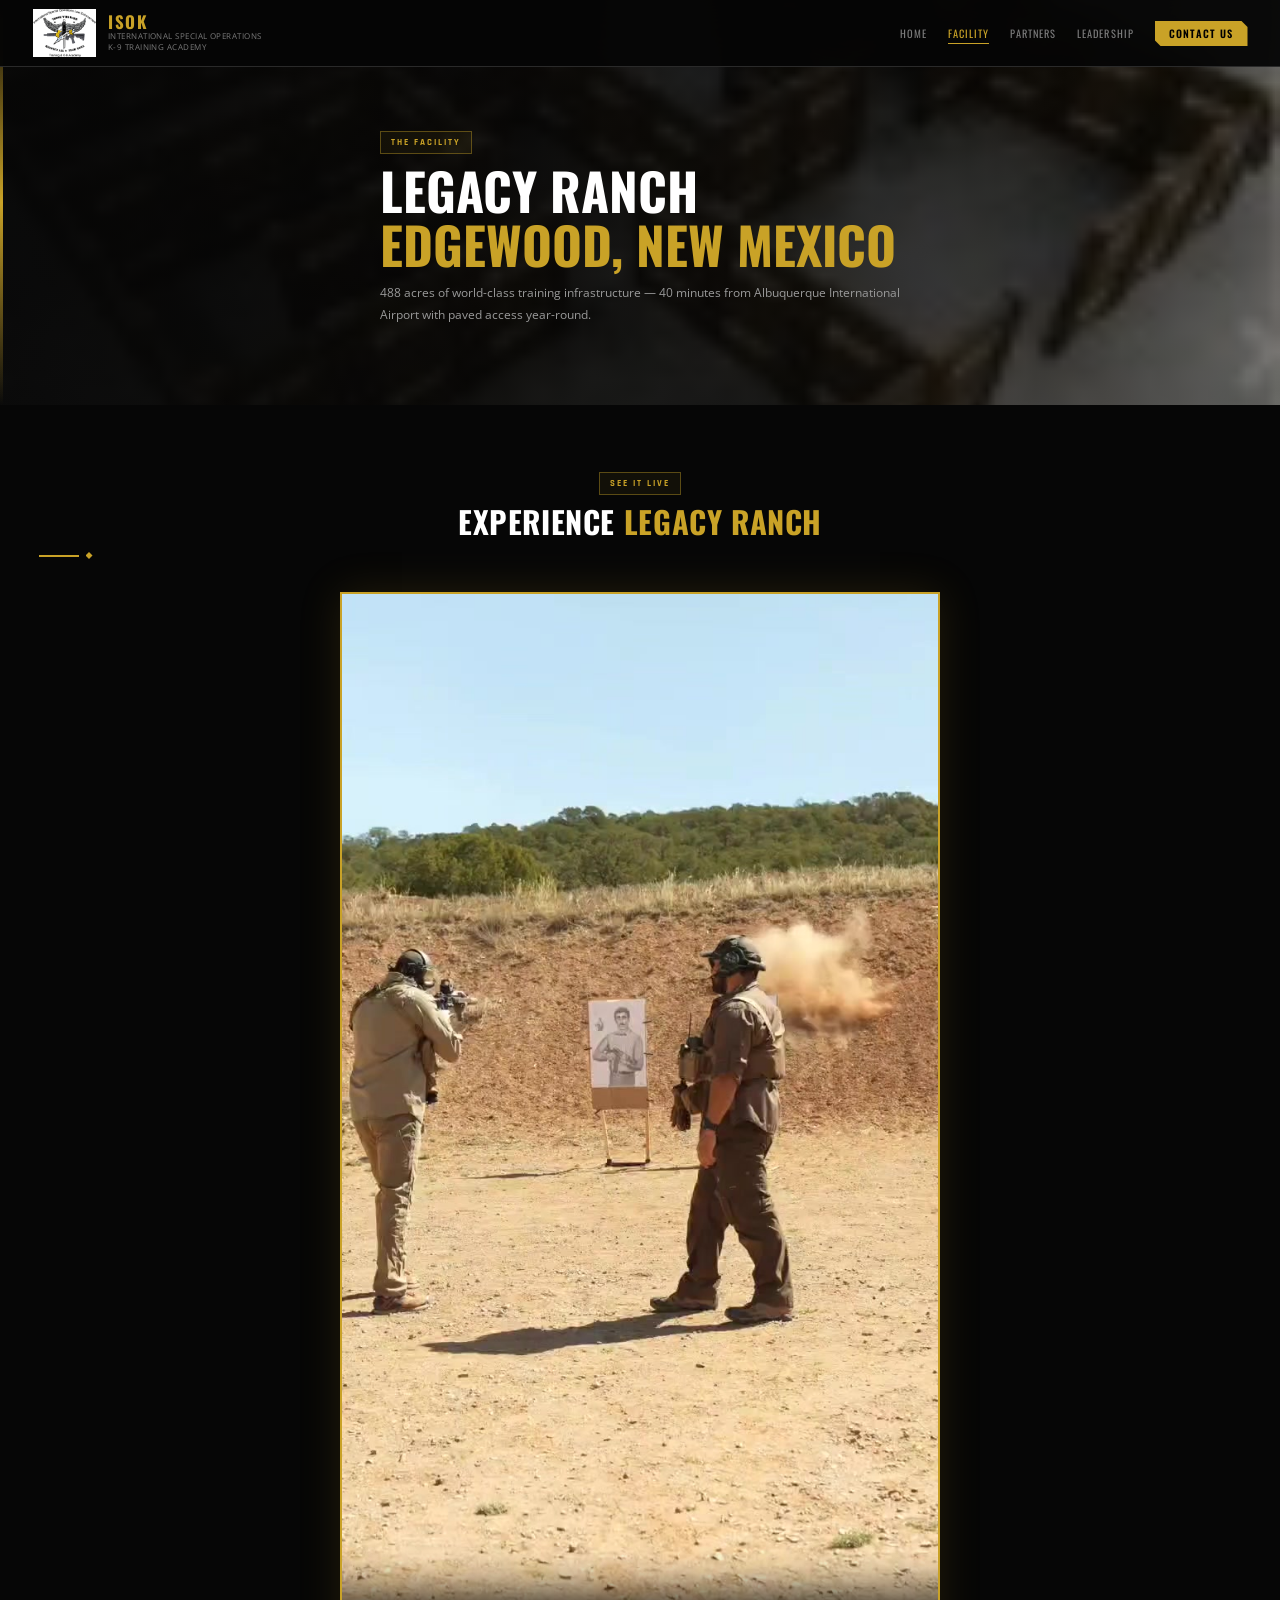
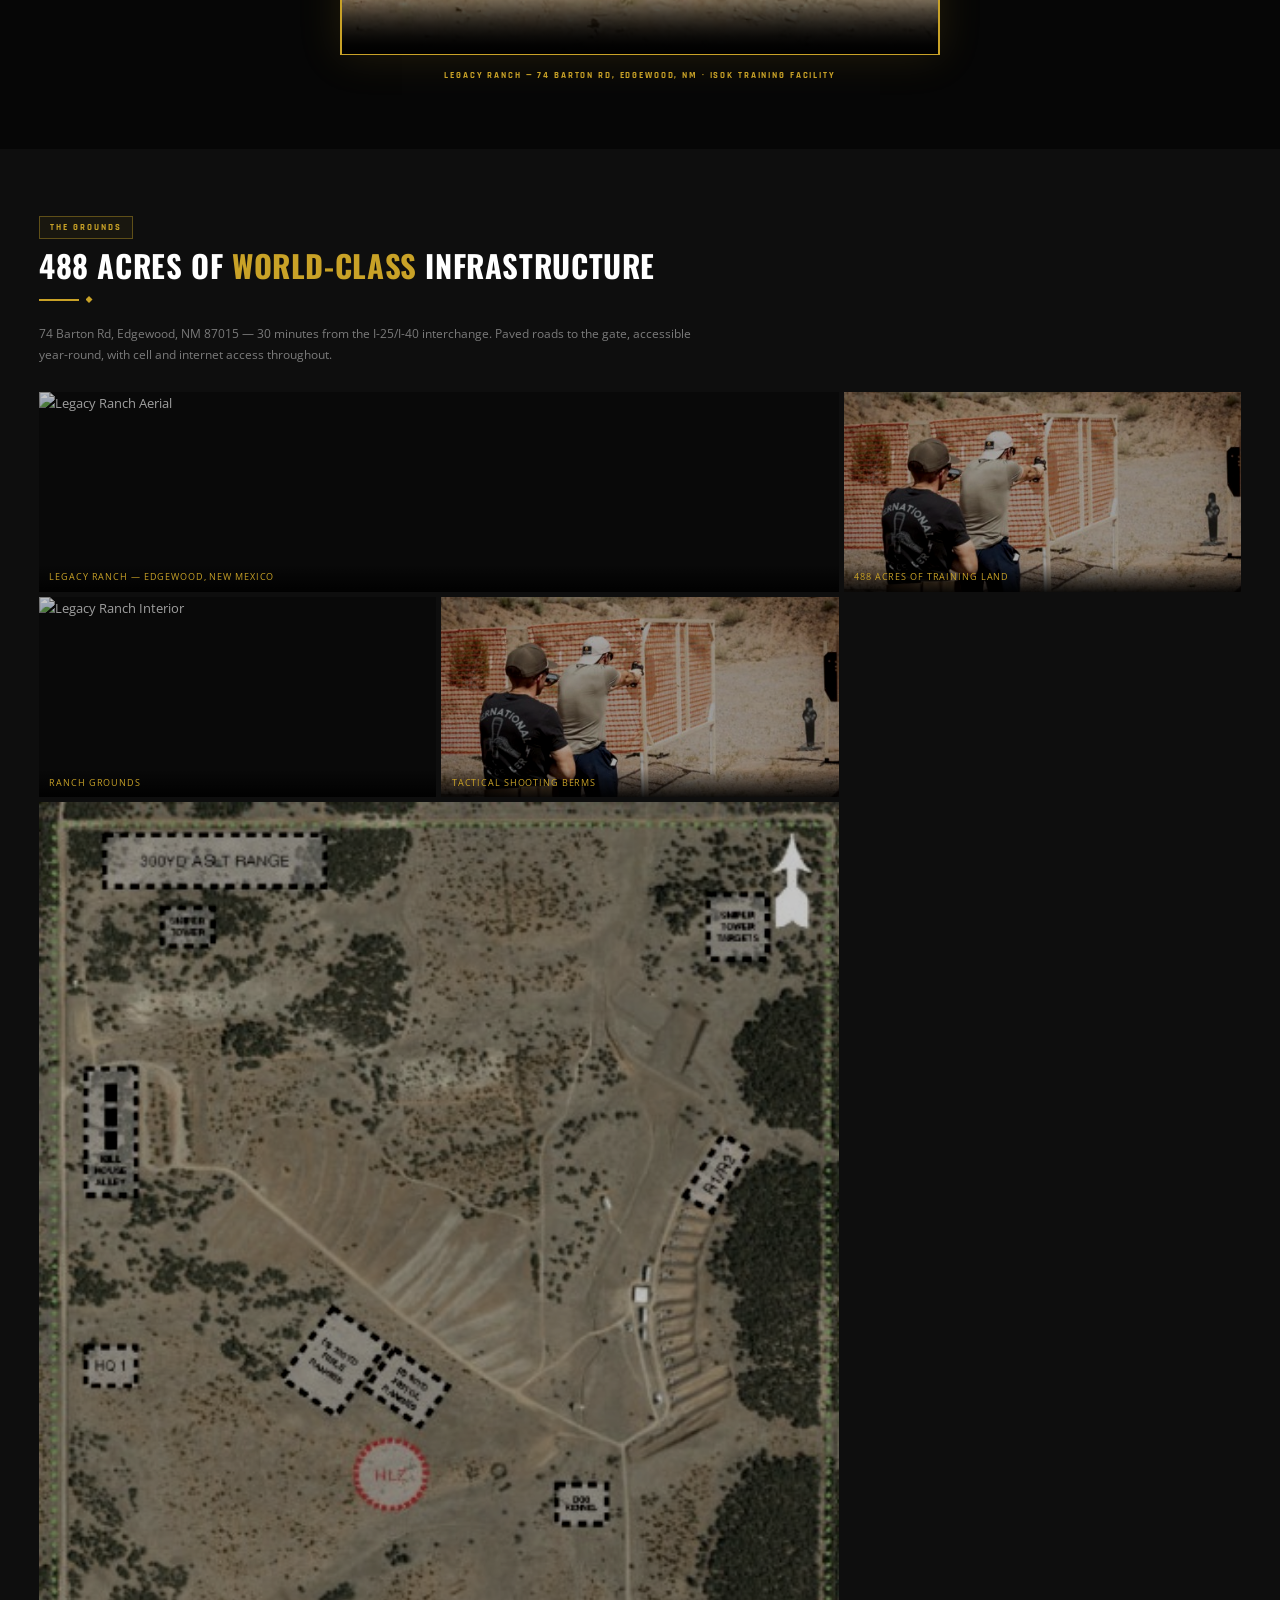
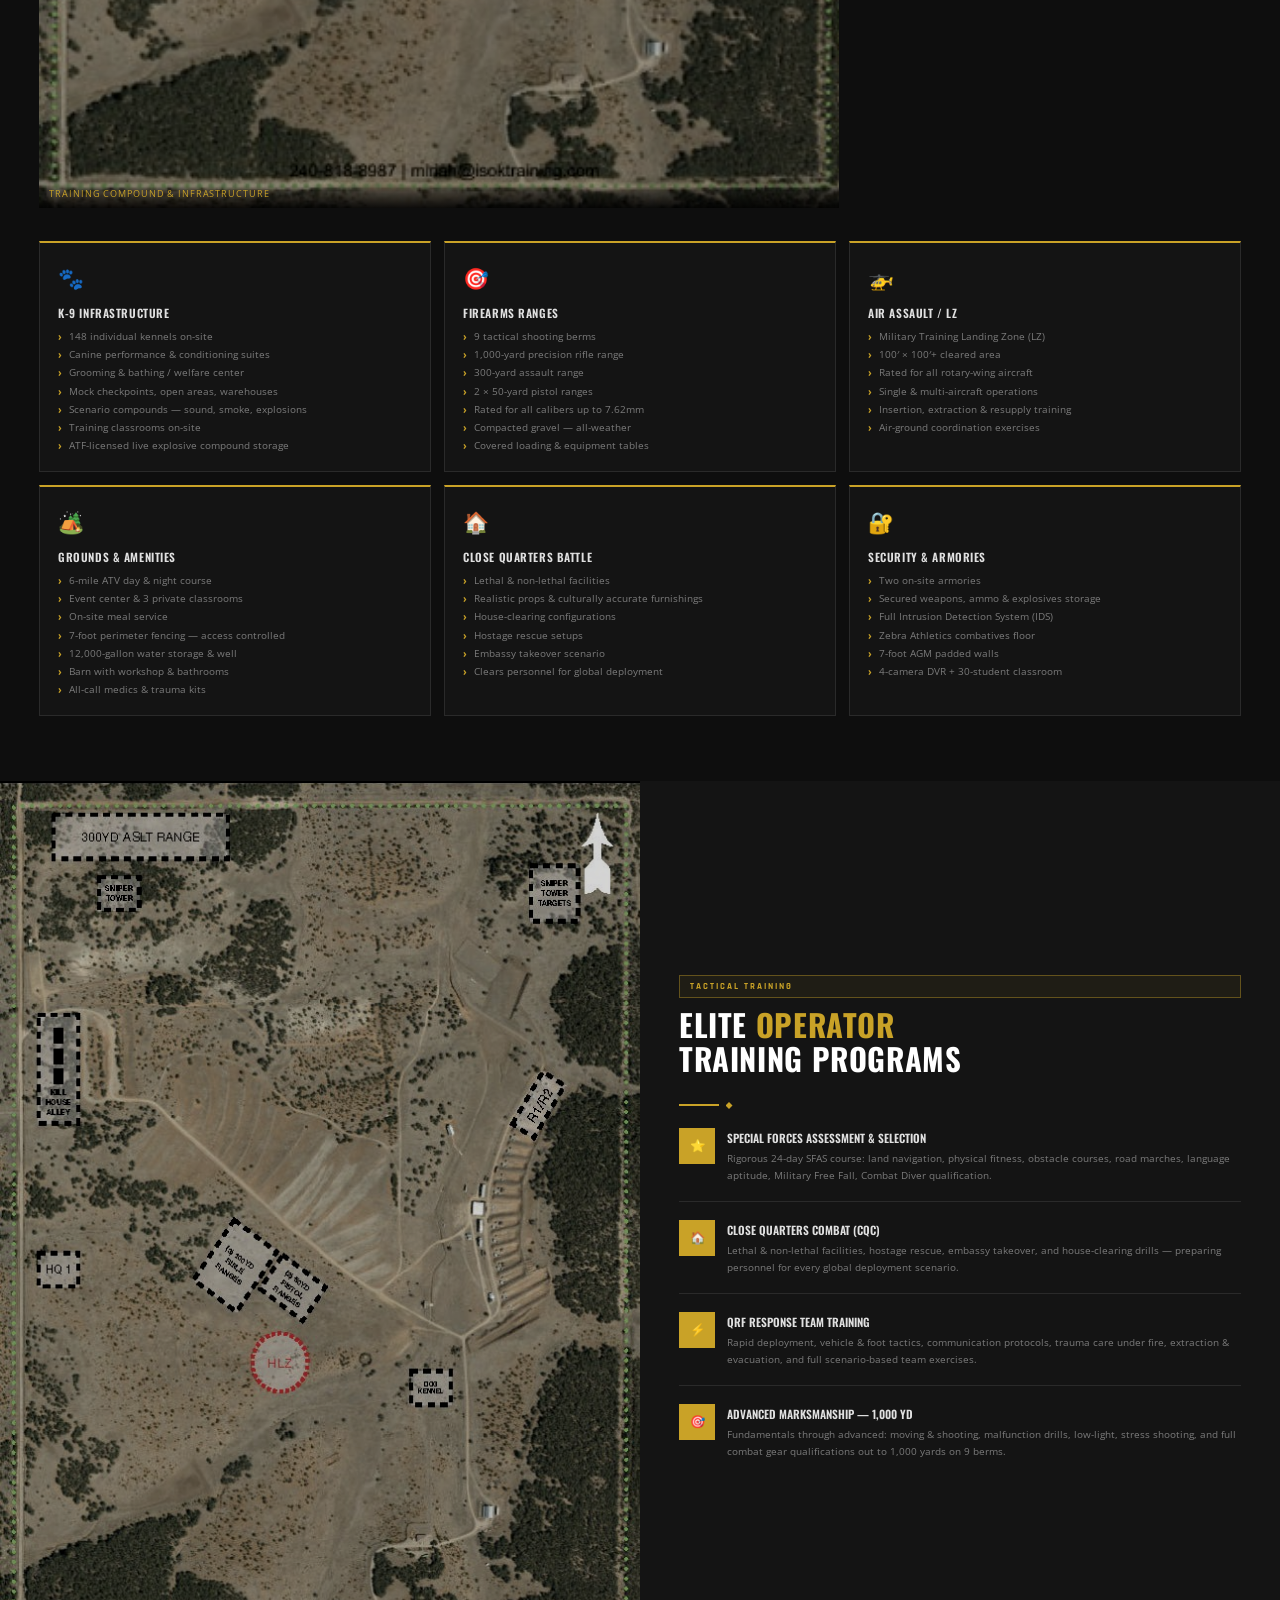
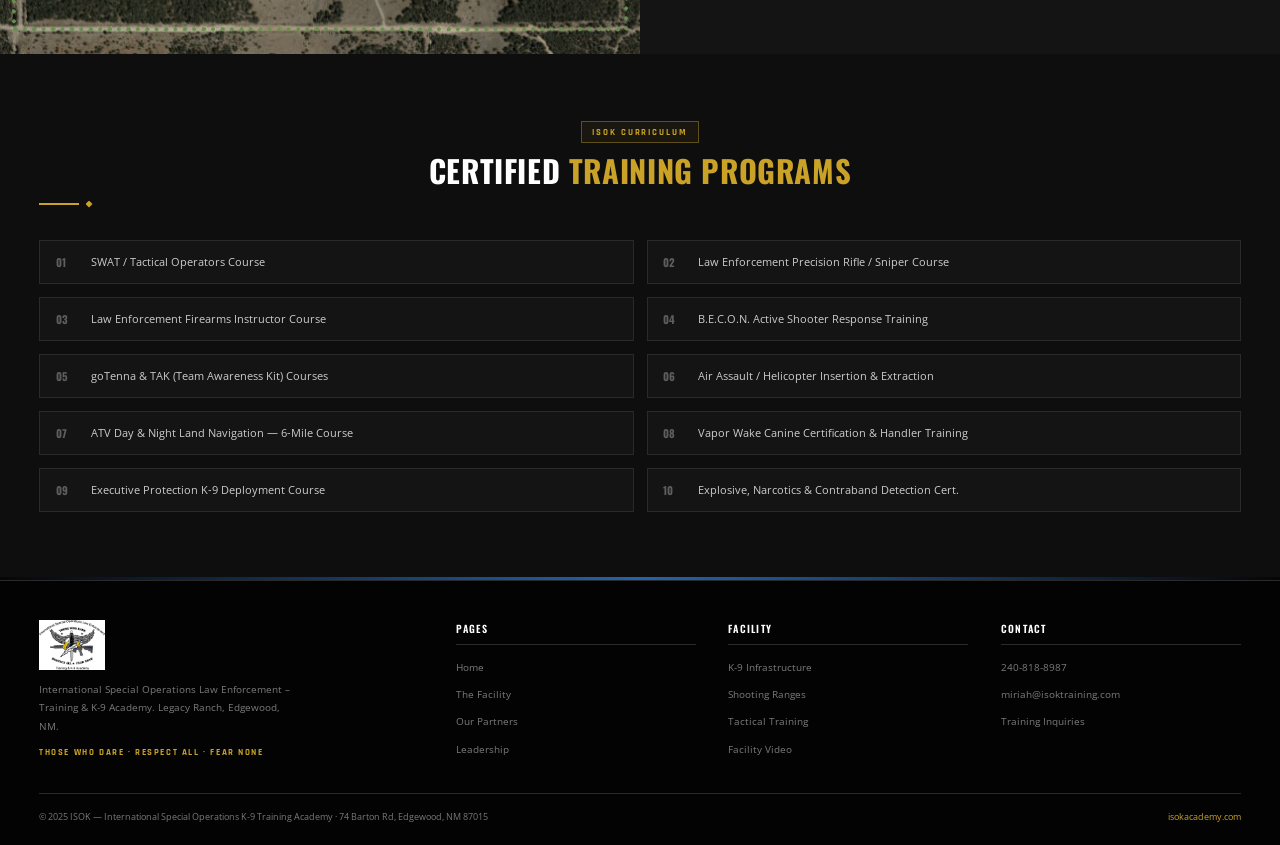
==== facility.html @ 60a54dce "Fix photo mapping - each photo used once" ====
<!DOCTYPE html>
<html lang="en">
<head>
  <meta charset="UTF-8"/>
  <meta name="viewport" content="width=device-width, initial-scale=1.0"/>
  <title>The Facility — ISOK Training Academy</title>
  <link rel="stylesheet" href="styles.css"/>
  <style>
    .page-hero { background:url('images/Facility.jpg') center 40%/cover no-repeat; }
    .page-hero::before { content:''; position:absolute; inset:0; background:linear-gradient(to right,rgba(6,6,6,.97) 0%,rgba(6,6,6,.8) 55%,rgba(6,6,6,.5) 100%); }
    .video-wrap { max-width:600px; margin:0 auto; }
    .video-wrap video { width:100%; border:2px solid var(--gold); display:block; box-shadow:0 0 40px rgba(201,162,39,.15); }
    .video-label { text-align:center; margin-top:1rem; font-family:'Rajdhani',sans-serif; font-weight:700; font-size:.72rem; letter-spacing:.2em; text-transform:uppercase; color:var(--gold); }
    .fac-photos { display:grid; grid-template-columns:repeat(3,1fr); grid-template-rows:200px 200px; gap:.4rem; margin-bottom:2.5rem; }
    .fp { overflow:hidden; position:relative; }
    .fp img { width:100%; height:100%; object-fit:cover; transition:transform .5s,filter .5s; filter:brightness(.75) saturate(.65) contrast(1.1); }
    .fp:hover img { transform:scale(1.05); filter:brightness(.9) saturate(.8); }
    .fp.large { grid-column:span 2; }
    .fp-lbl { position:absolute; bottom:0; left:0; right:0; padding:.5rem .8rem; background:linear-gradient(to top,rgba(0,0,0,.88),transparent); font-size:.68rem; letter-spacing:.1em; text-transform:uppercase; color:var(--gold); }
    .feat-grid { display:grid; grid-template-columns:repeat(3,1fr); gap:1rem; }
    .feat-card { background:var(--dark3); border:1px solid var(--border); border-top:2px solid var(--gold); padding:1.4rem; transition:border-color .3s; position:relative; }
    .feat-card:hover { border-color:var(--gold); }
    .feat-card .ficon { font-size:1.6rem; margin-bottom:.55rem; }
    .feat-card h3 { font-family:'Oswald',sans-serif; font-weight:600; font-size:.88rem; text-transform:uppercase; color:#e0e0e0; margin-bottom:.5rem; letter-spacing:.05em; }
    .feat-card ul { list-style:none; display:flex; flex-direction:column; gap:.25rem; }
    .feat-card ul li { font-size:.76rem; color:var(--muted); padding-left:.85rem; position:relative; line-height:1.5; }
    .feat-card ul li::before { content:'›'; position:absolute; left:0; color:var(--gold); font-weight:700; }
    .prog-grid { display:grid; grid-template-columns:repeat(2,1fr); gap:1rem; }
    .prog-item { display:flex; align-items:center; gap:.9rem; background:var(--dark3); border:1px solid var(--border); padding:.9rem 1.2rem; transition:border-color .25s; }
    .prog-item:hover { border-color:var(--gold); }
    .prog-num { font-family:'Oswald',sans-serif; font-weight:700; font-size:1.3rem; color:var(--gold); opacity:.4; min-width:1.8rem; }
    .prog-item span { font-size:.84rem; color:#ccc; }
    .tac-split { display:grid; grid-template-columns:1fr 1fr; }
    .tac-img { width:100%; height:100%; min-height:460px; object-fit:cover; filter:brightness(.8) saturate(.65) contrast(1.1); }
    .tac-content { background:var(--dark3); padding:3rem; display:flex; flex-direction:column; justify-content:center; }
    .tac-mod { display:flex; gap:.9rem; margin-bottom:1.4rem; padding-bottom:1.4rem; border-bottom:1px solid var(--border); }
    .tac-mod:last-child { border-bottom:none; margin-bottom:0; padding-bottom:0; }
    .tac-icon { flex:0 0 36px; height:36px; background:var(--gold); display:flex; align-items:center; justify-content:center; font-size:.95rem; color:#000; flex-shrink:0; }
    .tac-mod h4 { font-family:'Oswald',sans-serif; font-weight:600; font-size:.88rem; text-transform:uppercase; color:#e0e0e0; margin-bottom:.2rem; }
    .tac-mod p { font-size:.76rem; color:var(--muted); line-height:1.65; }
    @media(max-width:1024px) { .feat-grid { grid-template-columns:1fr 1fr; } .tac-split { grid-template-columns:1fr; } .tac-img { min-height:280px; } }
    @media(max-width:768px) { .feat-grid,.prog-grid { grid-template-columns:1fr; } .fac-photos { grid-template-columns:1fr 1fr; } .fp.large { grid-column:span 2; } }
  </style>
</head>
<body>
<nav class="navbar">
  <div class="navbar-logo"><img src="images/isok-logo.png" alt="ISOK" onerror="this.style.display='none'"/><div class="logo-text"><span class="logo-abbr">ISOK</span><span class="logo-full">International Special Operations<br/>K-9 Training Academy</span></div></div>
  <ul class="nav-links"><li><a href="index.html">Home</a></li><li><a href="facility.html">Facility</a></li><li><a href="partners.html">Partners</a></li><li><a href="leadership.html">Leadership</a></li><li><a href="index.html#contact" class="nav-cta">Contact Us</a></li></ul>
</nav>

<!-- PAGE HERO -->
<section class="page-hero section" style="padding-top:110px;padding-bottom:60px;position:relative;overflow:hidden;min-height:45vh;display:flex;align-items:center">
  <div style="position:absolute;inset:0;background:url('images/Facility.jpg') center 40%/cover no-repeat"></div>
  <div style="position:absolute;inset:0;background:linear-gradient(to right,rgba(6,6,6,.97) 0%,rgba(6,6,6,.82) 55%,rgba(6,6,6,.5) 100%)"></div>
  <div style="position:absolute;left:0;top:0;bottom:0;width:3px;background:linear-gradient(to bottom,transparent,var(--gold),transparent)"></div>
  <div class="container" style="position:relative;z-index:2">
    <div class="tag">The Facility</div>
    <h1 style="font-family:'Oswald',sans-serif;font-weight:700;font-size:clamp(2.2rem,4vw,4rem);text-transform:uppercase;color:#fff;line-height:1.05">Legacy Ranch<br/><span style="color:var(--gold)">Edgewood, New Mexico</span></h1>
    <p style="font-size:.92rem;color:#999;max-width:520px;margin-top:.8rem;line-height:1.85">488 acres of world-class training infrastructure — 40 minutes from Albuquerque International Airport with paved access year-round.</p>
  </div>
</section>

<!-- VIDEO -->
<section class="section" style="background:var(--dark)" id="video">
  <div class="container">
    <div class="reveal" style="text-align:center;margin-bottom:2.5rem">
      <div class="tag">See It Live</div>
      <h2 class="section-title">Experience <span>Legacy Ranch</span></h2>
      <span class="gold-line" style="margin:1rem auto 0"></span>
    </div>
    <div class="video-wrap reveal">
      <video controls playsinline poster="video_poster.jpg">
        <source src="facility_video.mp4" type="video/mp4">
        Your browser does not support video.
      </video>
      <div class="video-label">Legacy Ranch — 74 Barton Rd, Edgewood, NM · ISOK Training Facility</div>
    </div>
  </div>
</section>

<!-- PHOTO GRID -->
<section class="section" style="background:var(--dark2)" id="photos">
  <div class="container">
    <div class="reveal" style="margin-bottom:2rem">
      <div class="tag">The Grounds</div>
      <h2 class="section-title">488 Acres of <span>World-Class</span> Infrastructure</h2>
      <span class="gold-line"></span>
      <p class="section-sub">74 Barton Rd, Edgewood, NM 87015 — 30 minutes from the I-25/I-40 interchange. Paved roads to the gate, accessible year-round, with cell and internet access throughout.</p>
    </div>
    <div class="fac-photos reveal">
      <div class="fp large"><img src="images/facility-aerial.jpg" alt="Legacy Ranch Aerial" onerror="this.style.background='#1a1a1a'"/><div class="fp-lbl">Legacy Ranch — Edgewood, New Mexico</div></div>
      <div class="fp"><img src="images/Shooting.jpg" alt="Shooting Range" onerror="this.style.background='#1a1a1a'"/><div class="fp-lbl">488 Acres of Training Land</div></div>
      <div class="fp"><img src="images/facility-interior.jpg" alt="Legacy Ranch Interior" onerror="this.style.background='#1a1a1a'"/><div class="fp-lbl">Ranch Grounds</div></div>
      <div class="fp"><img src="images/Shooting.jpg" alt="Shooting Range" onerror="this.style.background='#1a1a1a'"/><div class="fp-lbl">Tactical Shooting Berms</div></div>
      <div class="fp large"><img src="images/Site-Map.jpg" alt="Training Site Map" onerror="this.style.background='#1a1a1a'"/><div class="fp-lbl">Training Compound & Infrastructure</div></div>
    </div>

    <!-- FEATURE CARDS -->
    <div class="feat-grid reveal" id="k9">
      <div class="feat-card"><div class="ficon">🐾</div><h3>K-9 Infrastructure</h3><ul><li>148 individual kennels on-site</li><li>Canine performance & conditioning suites</li><li>Grooming & bathing / welfare center</li><li>Mock checkpoints, open areas, warehouses</li><li>Scenario compounds — sound, smoke, explosions</li><li>Training classrooms on-site</li><li>ATF-licensed live explosive compound storage</li></ul></div>
      <div class="feat-card" id="ranges"><div class="ficon">🎯</div><h3>Firearms Ranges</h3><ul><li>9 tactical shooting berms</li><li>1,000-yard precision rifle range</li><li>300-yard assault range</li><li>2 × 50-yard pistol ranges</li><li>Rated for all calibers up to 7.62mm</li><li>Compacted gravel — all-weather</li><li>Covered loading & equipment tables</li></ul></div>
      <div class="feat-card"><div class="ficon">🚁</div><h3>Air Assault / LZ</h3><ul><li>Military Training Landing Zone (LZ)</li><li>100′ × 100′+ cleared area</li><li>Rated for all rotary-wing aircraft</li><li>Single & multi-aircraft operations</li><li>Insertion, extraction & resupply training</li><li>Air-ground coordination exercises</li></ul></div>
      <div class="feat-card"><div class="ficon">🏕️</div><h3>Grounds & Amenities</h3><ul><li>6-mile ATV day & night course</li><li>Event center & 3 private classrooms</li><li>On-site meal service</li><li>7-foot perimeter fencing — access controlled</li><li>12,000-gallon water storage & well</li><li>Barn with workshop & bathrooms</li><li>All-call medics & trauma kits</li></ul></div>
      <div class="feat-card"><div class="ficon">🏠</div><h3>Close Quarters Battle</h3><ul><li>Lethal & non-lethal facilities</li><li>Realistic props & culturally accurate furnishings</li><li>House-clearing configurations</li><li>Hostage rescue setups</li><li>Embassy takeover scenario</li><li>Clears personnel for global deployment</li></ul></div>
      <div class="feat-card"><div class="ficon">🔐</div><h3>Security & Armories</h3><ul><li>Two on-site armories</li><li>Secured weapons, ammo & explosives storage</li><li>Full Intrusion Detection System (IDS)</li><li>Zebra Athletics combatives floor</li><li>7-foot AGM padded walls</li><li>4-camera DVR + 30-student classroom</li></ul></div>
    </div>
  </div>
</section>

<!-- TACTICAL SPLIT -->
<section style="background:var(--dark)" id="tactical">
  <div class="tac-split">
    <img src="images/facility-map.jpg" alt="Tactical CQB Training" class="tac-img" onerror="this.style.background='#111'"/>
    <div class="tac-content reveal-right">
      <div class="tag">Tactical Training</div>
      <h2 class="section-title" style="margin-bottom:1rem">Elite <span>Operator</span><br/>Training Programs</h2>
      <span class="gold-line"></span>
      <div class="tac-mod"><div class="tac-icon">⭐</div><div><h4>Special Forces Assessment & Selection</h4><p>Rigorous 24-day SFAS course: land navigation, physical fitness, obstacle courses, road marches, language aptitude, Military Free Fall, Combat Diver qualification.</p></div></div>
      <div class="tac-mod"><div class="tac-icon">🏠</div><div><h4>Close Quarters Combat (CQC)</h4><p>Lethal & non-lethal facilities, hostage rescue, embassy takeover, and house-clearing drills — preparing personnel for every global deployment scenario.</p></div></div>
      <div class="tac-mod"><div class="tac-icon">⚡</div><div><h4>QRF Response Team Training</h4><p>Rapid deployment, vehicle & foot tactics, communication protocols, trauma care under fire, extraction & evacuation, and full scenario-based team exercises.</p></div></div>
      <div class="tac-mod"><div class="tac-icon">🎯</div><div><h4>Advanced Marksmanship — 1,000 Yd</h4><p>Fundamentals through advanced: moving & shooting, malfunction drills, low-light, stress shooting, and full combat gear qualifications out to 1,000 yards on 9 berms.</p></div></div>
    </div>
  </div>
</section>

<!-- TRAINING PROGRAMS -->
<section class="section" style="background:var(--dark2)">
  <div class="container">
    <div class="reveal" style="text-align:center;margin-bottom:2.5rem">
      <div class="tag">ISOK Curriculum</div>
      <h2 class="section-title">Certified <span>Training Programs</span></h2>
      <span class="gold-line" style="margin:1rem auto 0"></span>
    </div>
    <div class="prog-grid reveal">
      <div class="prog-item"><span class="prog-num">01</span><span>SWAT / Tactical Operators Course</span></div>
      <div class="prog-item"><span class="prog-num">02</span><span>Law Enforcement Precision Rifle / Sniper Course</span></div>
      <div class="prog-item"><span class="prog-num">03</span><span>Law Enforcement Firearms Instructor Course</span></div>
      <div class="prog-item"><span class="prog-num">04</span><span>B.E.C.O.N. Active Shooter Response Training</span></div>
      <div class="prog-item"><span class="prog-num">05</span><span>goTenna &amp; TAK (Team Awareness Kit) Courses</span></div>
      <div class="prog-item"><span class="prog-num">06</span><span>Air Assault / Helicopter Insertion &amp; Extraction</span></div>
      <div class="prog-item"><span class="prog-num">07</span><span>ATV Day &amp; Night Land Navigation — 6-Mile Course</span></div>
      <div class="prog-item"><span class="prog-num">08</span><span>Vapor Wake Canine Certification &amp; Handler Training</span></div>
      <div class="prog-item"><span class="prog-num">09</span><span>Executive Protection K-9 Deployment Course</span></div>
      <div class="prog-item"><span class="prog-num">10</span><span>Explosive, Narcotics &amp; Contraband Detection Cert.</span></div>
    </div>
  </div>
</section>

<div class="blue-bar"></div>
<footer>
  <div class="container">
    <div class="footer-grid">
      <div class="footer-brand"><img src="images/isok-logo.png" alt="ISOK" style="height:50px;width:auto" onerror="this.style.display='none'"/><p>International Special Operations Law Enforcement – Training & K-9 Academy. Legacy Ranch, Edgewood, NM.</p><div class="footer-motto">Those Who Dare · Respect All · Fear None</div></div>
      <div class="footer-col"><h5>Pages</h5><ul><li><a href="index.html">Home</a></li><li><a href="facility.html">The Facility</a></li><li><a href="partners.html">Our Partners</a></li><li><a href="leadership.html">Leadership</a></li></ul></div>
      <div class="footer-col"><h5>Facility</h5><ul><li><a href="#k9">K-9 Infrastructure</a></li><li><a href="#ranges">Shooting Ranges</a></li><li><a href="#tactical">Tactical Training</a></li><li><a href="#video">Facility Video</a></li></ul></div>
      <div class="footer-col"><h5>Contact</h5><ul><li><a href="tel:2408188987">240-818-8987</a></li><li><a href="mailto:miriah@isoktraining.com">miriah@isoktraining.com</a></li><li><a href="index.html#contact">Training Inquiries</a></li></ul></div>
    </div>
    <div class="footer-bottom"><span>© 2025 ISOK — International Special Operations K-9 Training Academy · 74 Barton Rd, Edgewood, NM 87015</span><span><a href="https://isokacademy.com">isokacademy.com</a></span></div>
  </div>
</footer>
<script src="animations.js"></script>
</body>
</html>
---- styles.css ----
/* ═══════════════════════════════════════════════════
   ISOK — SHARED STYLESHEET
   International Special Operations K-9 Training Academy
═══════════════════════════════════════════════════ */

@import url('https://fonts.googleapis.com/css2?family=Oswald:wght@300;400;500;600;700&family=Open+Sans:wght@300;400;600;700&family=Rajdhani:wght@400;500;600;700&display=swap');

/* ── RESET ── */
*, *::before, *::after { box-sizing: border-box; margin: 0; padding: 0; }
html { font-size: 13px; scroll-behavior: smooth; }
body { font-family: 'Open Sans', sans-serif; background: #060606; color: #d0d0d0; line-height: 1.7; overflow-x: hidden; }
a { text-decoration: none; color: inherit; }
img { display: block; max-width: 100%; }

/* ── VARIABLES ── */
:root {
  --gold:     #c9a227;
  --gold-lt:  #e0b840;
  --blue:     #1d4e89;
  --blue-lt:  #2563b0;
  --dark:     #060606;
  --dark2:    #0e0e0e;
  --dark3:    #141414;
  --dark4:    #1c1c1c;
  --border:   #2a2a2a;
  --border-lt:#383838;
  --muted:    #7a7a7a;
  --text:     #d0d0d0;
}

/* ── TYPOGRAPHY ── */
.oswald  { font-family: 'Oswald', sans-serif; }
.rajdhani{ font-family: 'Rajdhani', sans-serif; }

.tag {
  display: inline-block;
  font-family: 'Rajdhani', sans-serif;
  font-weight: 700;
  font-size: .68rem;
  letter-spacing: .22em;
  text-transform: uppercase;
  color: var(--gold);
  border: 1px solid rgba(201,162,39,.4);
  background: rgba(201,162,39,.06);
  padding: .22rem .8rem;
  margin-bottom: .8rem;
}

.section-title {
  font-family: 'Oswald', sans-serif;
  font-weight: 700;
  font-size: clamp(1.7rem, 2.4vw, 2.6rem);
  line-height: 1.1;
  text-transform: uppercase;
  color: #fff;
  letter-spacing: .02em;
}
.section-title span { color: var(--gold); }

.section-sub {
  font-size: .9rem;
  color: var(--muted);
  max-width: 680px;
  margin-top: .6rem;
  line-height: 1.85;
}

.gold-line {
  display: flex;
  align-items: center;
  gap: .5rem;
  margin: 1rem 0 1.5rem;
}
.gold-line::before {
  content: '';
  display: block;
  width: 40px;
  height: 2px;
  background: var(--gold);
}
.gold-line::after {
  content: '';
  display: block;
  width: 7px;
  height: 7px;
  background: var(--gold);
  clip-path: polygon(50% 0%, 100% 50%, 50% 100%, 0% 50%);
}

/* ── LAYOUT ── */
.container { max-width: 1440px; margin: 0 auto; padding: 0 3rem; }
.section   { padding: 65px 0; }

/* ── BUTTONS ── */
.btn {
  display: inline-block;
  font-family: 'Oswald', sans-serif;
  font-weight: 600;
  font-size: .82rem;
  letter-spacing: .14em;
  text-transform: uppercase;
  padding: .75rem 2rem;
  cursor: pointer;
  transition: all .22s;
  border: none;
  position: relative;
  overflow: hidden;
}
.btn::before {
  content: '';
  position: absolute;
  inset: 0;
  background: rgba(255,255,255,.08);
  transform: translateX(-100%);
  transition: transform .3s;
}
.btn:hover::before { transform: translateX(0); }
.btn-gold {
  background: var(--gold);
  color: #000;
  clip-path: polygon(0 0, calc(100% - 10px) 0, 100% 10px, 100% 100%, 10px 100%, 0 calc(100% - 10px));
}
.btn-gold:hover { background: var(--gold-lt); transform: translateY(-2px); box-shadow: 0 8px 24px rgba(201,162,39,.3); }
.btn-outline {
  background: transparent;
  color: var(--gold);
  border: 1px solid rgba(201,162,39,.6);
}
.btn-outline:hover { background: rgba(201,162,39,.08); border-color: var(--gold); transform: translateY(-2px); }

/* ── NAVBAR ── */
.navbar {
  position: fixed;
  top: 0; left: 0; right: 0;
  z-index: 1000;
  display: flex;
  align-items: center;
  justify-content: space-between;
  padding: .7rem 2.5rem;
  background: rgba(6,6,6,.95);
  backdrop-filter: blur(20px);
  border-bottom: 1px solid var(--border);
  transition: padding .3s, box-shadow .3s;
}
.navbar.scrolled { padding: .5rem 2.5rem; box-shadow: 0 4px 30px rgba(0,0,0,.5); }
.navbar-logo { display: flex; align-items: center; gap: .9rem; }
.navbar-logo img { height: 48px; width: auto; }
.navbar-logo svg { height: 48px; width: 48px; flex-shrink: 0; }
.logo-text { display: flex; flex-direction: column; }
.logo-abbr { font-family: 'Oswald', sans-serif; font-weight: 700; font-size: 1.3rem; color: var(--gold); letter-spacing: .1em; line-height: 1; }
.logo-full { font-size: .58rem; color: var(--muted); letter-spacing: .06em; text-transform: uppercase; line-height: 1.4; }

.nav-links { display: flex; align-items: center; gap: 1.6rem; list-style: none; }
.nav-links a {
  font-family: 'Oswald', sans-serif;
  font-weight: 400;
  font-size: .8rem;
  letter-spacing: .1em;
  text-transform: uppercase;
  color: var(--muted);
  transition: color .2s;
  position: relative;
}
.nav-links a::after {
  content: '';
  position: absolute;
  bottom: -3px;
  left: 0; right: 0;
  height: 1px;
  background: var(--gold);
  transform: scaleX(0);
  transition: transform .25s;
}
.nav-links a:hover, .nav-links a.active { color: var(--gold); }
.nav-links a:hover::after, .nav-links a.active::after { transform: scaleX(1); }
.nav-cta {
  background: var(--gold) !important;
  color: #000 !important;
  padding: .38rem 1.1rem;
  font-weight: 600 !important;
  clip-path: polygon(0 0, calc(100% - 6px) 0, 100% 6px, 100% 100%, 6px 100%, 0 calc(100% - 6px));
}
.nav-cta::after { display: none !important; }
.nav-cta:hover { background: var(--gold-lt) !important; color: #000 !important; }

/* ── STATS STRIP ── */
.stats-strip { background: var(--blue); padding: 1.5rem 0; }
.strip-inner { display: flex; align-items: center; justify-content: space-around; flex-wrap: wrap; gap: 1.2rem; }
.si { display: flex; align-items: center; gap: .65rem; }
.si-icon { font-size: 1.4rem; }
.si strong {
  display: block;
  font-family: 'Oswald', sans-serif;
  font-weight: 700;
  font-size: 1.15rem;
  color: var(--gold);
  line-height: 1;
}
.si span { font-size: .68rem; letter-spacing: .08em; text-transform: uppercase; color: rgba(255,255,255,.6); }

/* ── BLUE BAR ── */
.blue-bar { height: 3px; background: linear-gradient(to right, var(--dark), var(--blue-lt), var(--dark)); }

/* ── FOOTER ── */
footer {
  background: #030303;
  border-top: 1px solid var(--border);
  padding: 3rem 0 1.5rem;
}
.footer-grid {
  display: grid;
  grid-template-columns: 1.6fr 1fr 1fr 1fr;
  gap: 2.5rem;
  margin-bottom: 2.5rem;
}
.footer-brand p { font-size: .78rem; color: var(--muted); line-height: 1.8; max-width: 260px; margin-top: .8rem; }
.footer-motto { margin-top: .8rem; font-family: 'Rajdhani', sans-serif; font-weight: 700; font-size: .68rem; letter-spacing: .18em; text-transform: uppercase; color: var(--gold); }
.footer-col h5 { font-family: 'Oswald', sans-serif; font-weight: 600; font-size: .78rem; letter-spacing: .12em; text-transform: uppercase; color: #fff; margin-bottom: .8rem; padding-bottom: .5rem; border-bottom: 1px solid var(--border); }
.footer-col ul { list-style: none; display: flex; flex-direction: column; gap: .4rem; }
.footer-col ul li a { font-size: .78rem; color: var(--muted); transition: color .2s; }
.footer-col ul li a:hover { color: var(--gold); }
.footer-bottom { border-top: 1px solid var(--border); padding-top: 1.2rem; display: flex; justify-content: space-between; align-items: center; font-size: .72rem; color: var(--muted); flex-wrap: wrap; gap: .5rem; }
.footer-bottom a { color: var(--gold); }

/* ── CARDS ── */
.card {
  background: var(--dark3);
  border: 1px solid var(--border);
  transition: border-color .3s, transform .3s;
}
.card:hover { border-color: rgba(201,162,39,.4); transform: translateY(-3px); }

/* ── PAGE HERO (subpages) ── */
.page-hero {
  min-height: 42vh;
  display: flex;
  align-items: center;
  position: relative;
  overflow: hidden;
  padding-top: 80px;
}
.page-hero-bg {
  position: absolute;
  inset: 0;
  background: linear-gradient(to right, rgba(6,6,6,.97) 0%, rgba(6,6,6,.75) 60%, rgba(6,6,6,.5) 100%);
}
.page-hero-bg::before {
  content: '';
  position: absolute;
  left: 0; top: 0; bottom: 0;
  width: 3px;
  background: linear-gradient(to bottom, transparent, var(--gold), transparent);
}
.page-hero-content { position: relative; z-index: 2; }
.page-hero h1 {
  font-family: 'Oswald', sans-serif;
  font-weight: 700;
  font-size: clamp(2rem, 3.5vw, 4rem);
  text-transform: uppercase;
  color: #fff;
  line-height: 1.05;
}
.page-hero h1 span { color: var(--gold); }
.page-hero p { font-size: .9rem; color: #999; max-width: 520px; margin-top: .8rem; line-height: 1.85; }

/* ── SCROLL ANIMATIONS ── */
.reveal {
  opacity: 0;
  transform: translateY(32px);
  transition: opacity .7s ease, transform .7s ease;
}
.reveal.visible { opacity: 1; transform: translateY(0); }
.reveal-left {
  opacity: 0;
  transform: translateX(-32px);
  transition: opacity .7s ease, transform .7s ease;
}
.reveal-left.visible { opacity: 1; transform: translateX(0); }
.reveal-right {
  opacity: 0;
  transform: translateX(32px);
  transition: opacity .7s ease, transform .7s ease;
}
.reveal-right.visible { opacity: 1; transform: translateX(0); }

/* Stagger delays */
.delay-1 { transition-delay: .1s !important; }
.delay-2 { transition-delay: .2s !important; }
.delay-3 { transition-delay: .3s !important; }
.delay-4 { transition-delay: .4s !important; }
.delay-5 { transition-delay: .5s !important; }
.delay-6 { transition-delay: .6s !important; }

/* ── RESPONSIVE ── */
@media (max-width: 1024px) {
  .footer-grid { grid-template-columns: 1fr 1fr; }
  .navbar { padding: .7rem 1.5rem; }
}
@media (max-width: 768px) {
  .section { padding: 50px 0; }
  .container { padding: 0 1.5rem; }
  .footer-grid { grid-template-columns: 1fr; }
  .nav-links { display: none; }
  .strip-inner { gap: 1rem; }
}
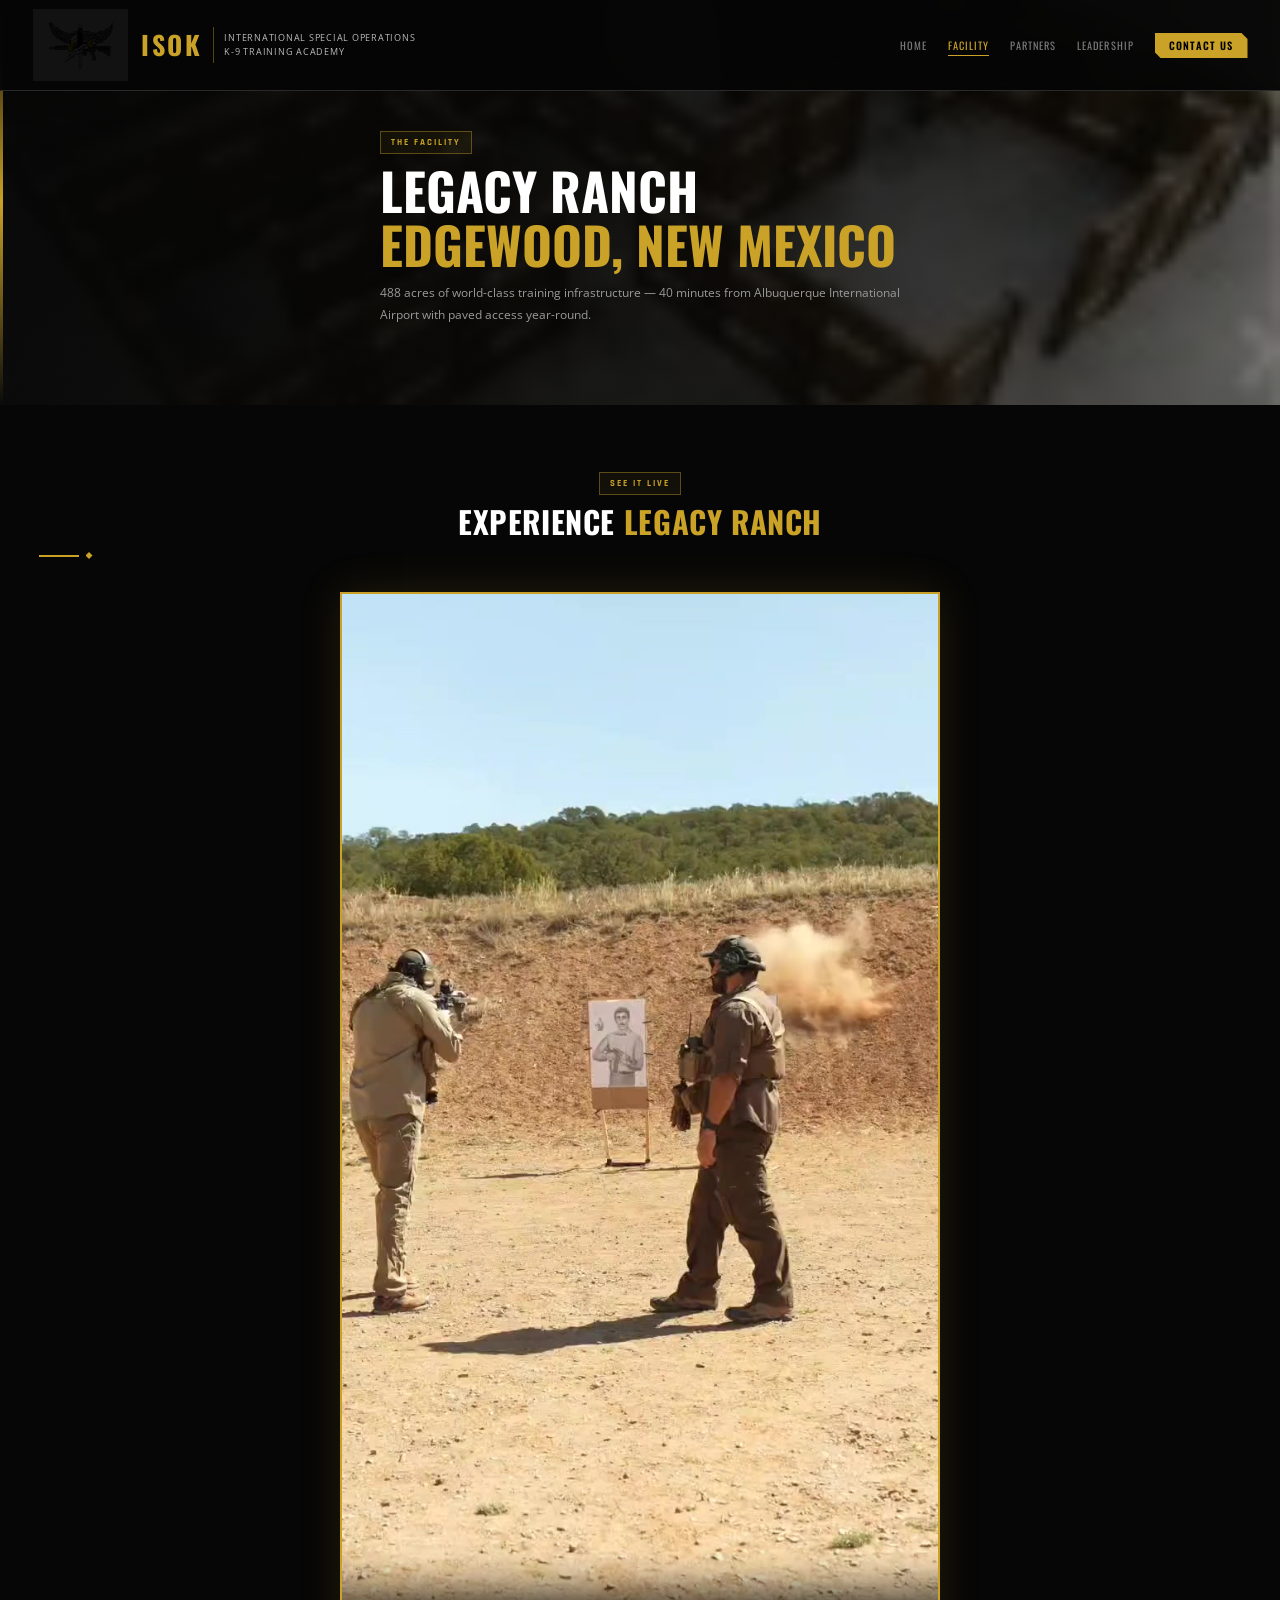
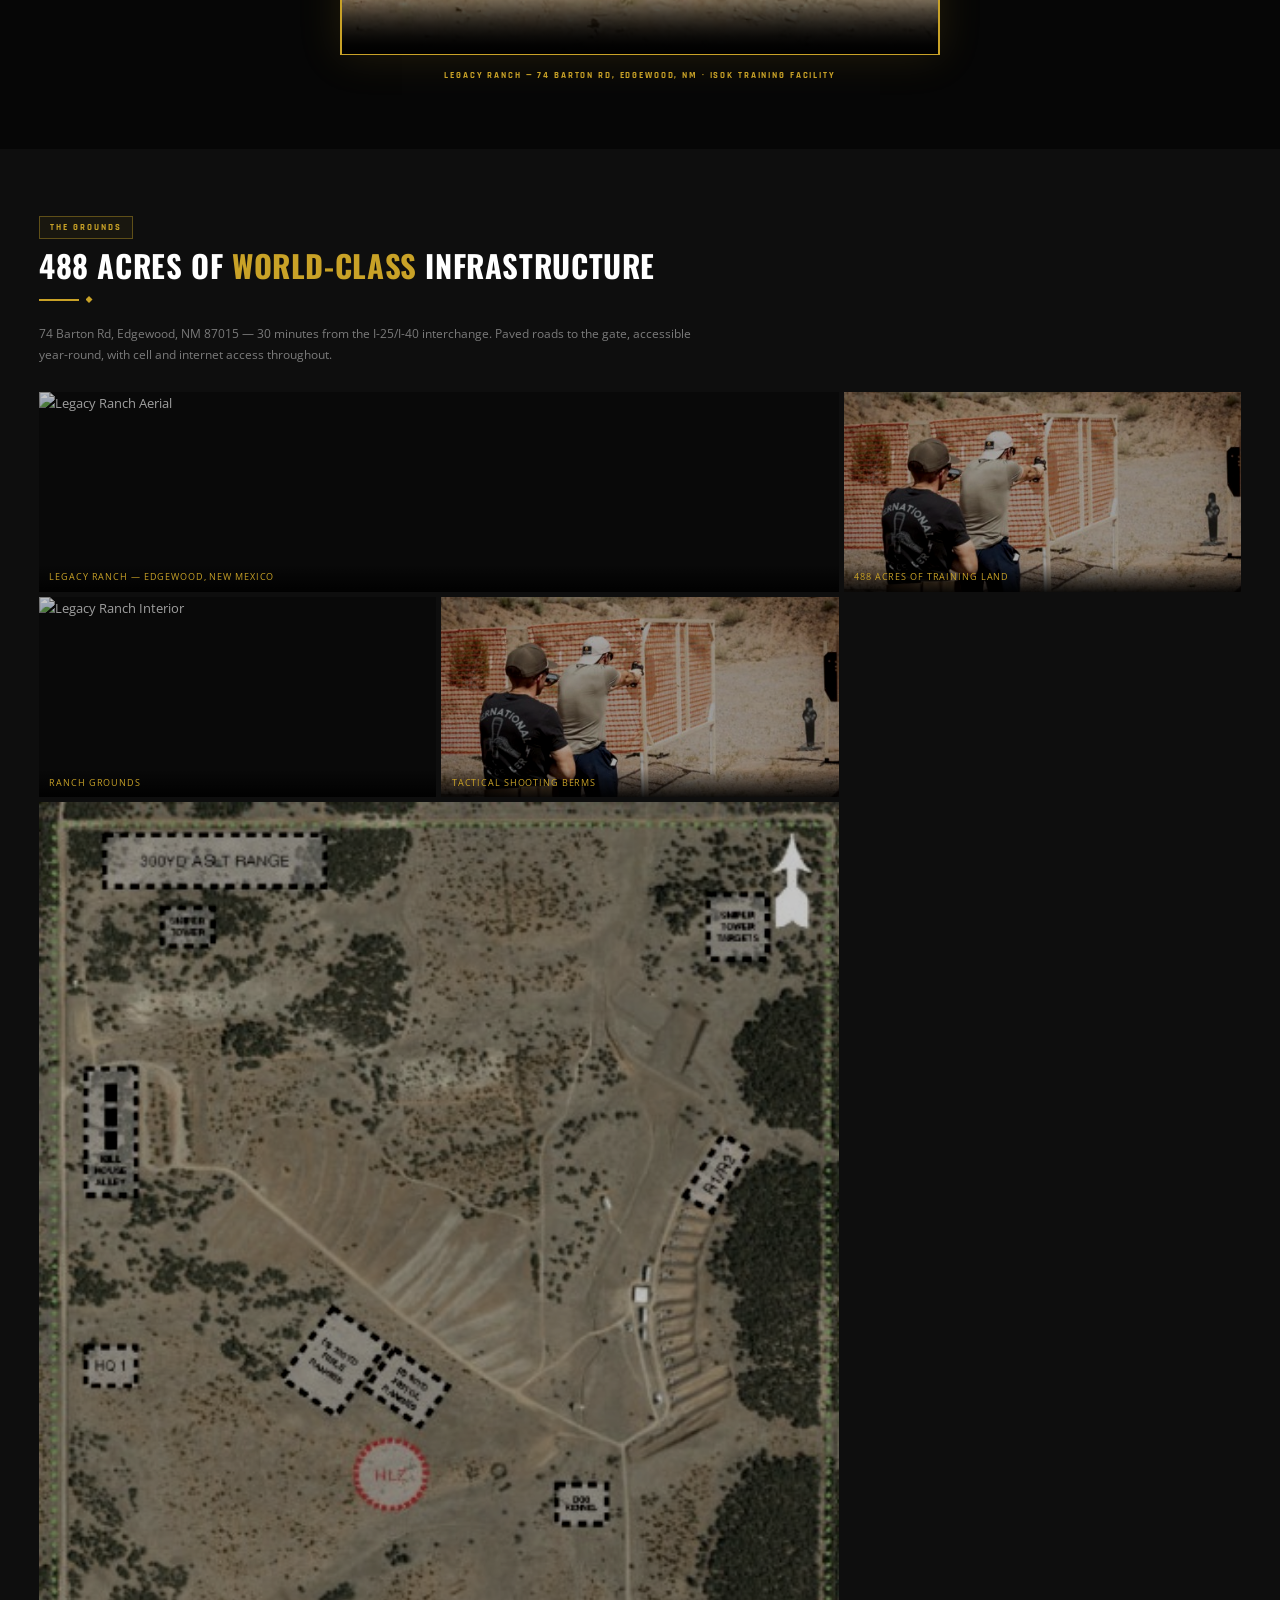
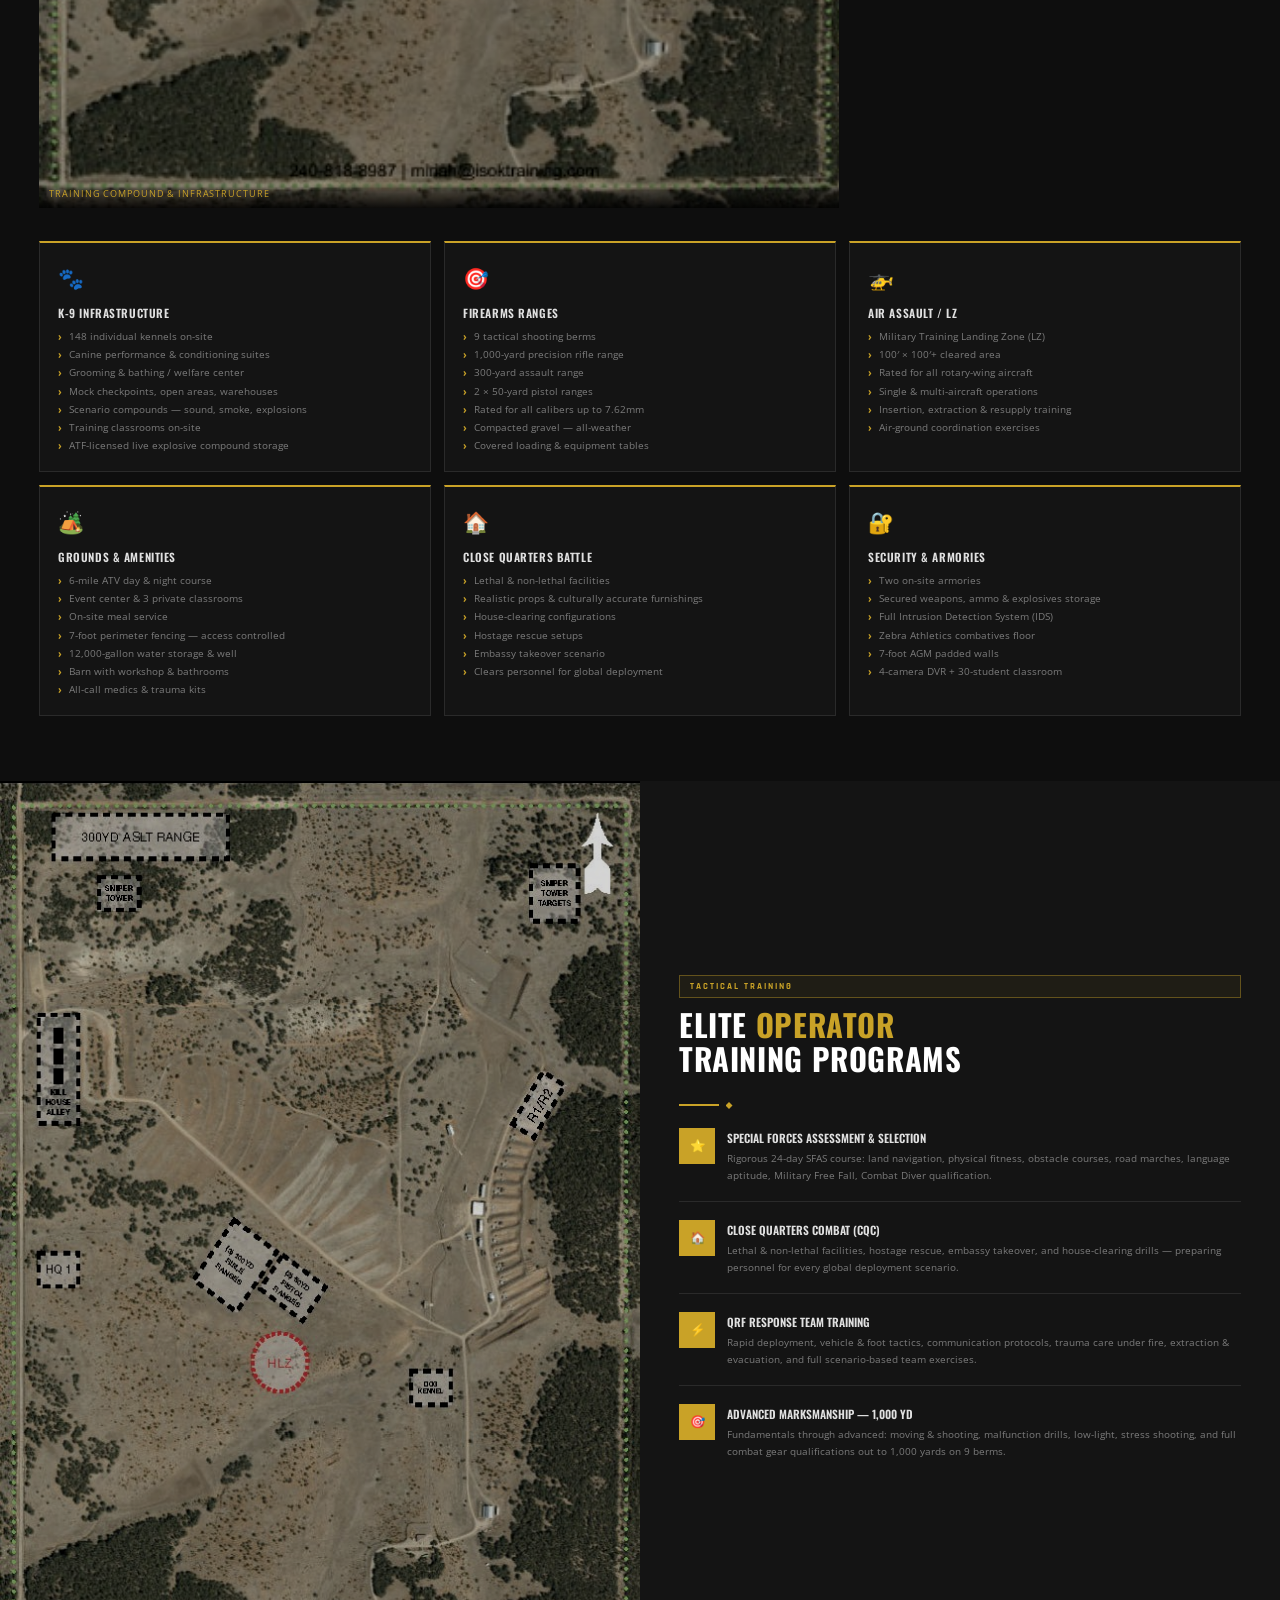
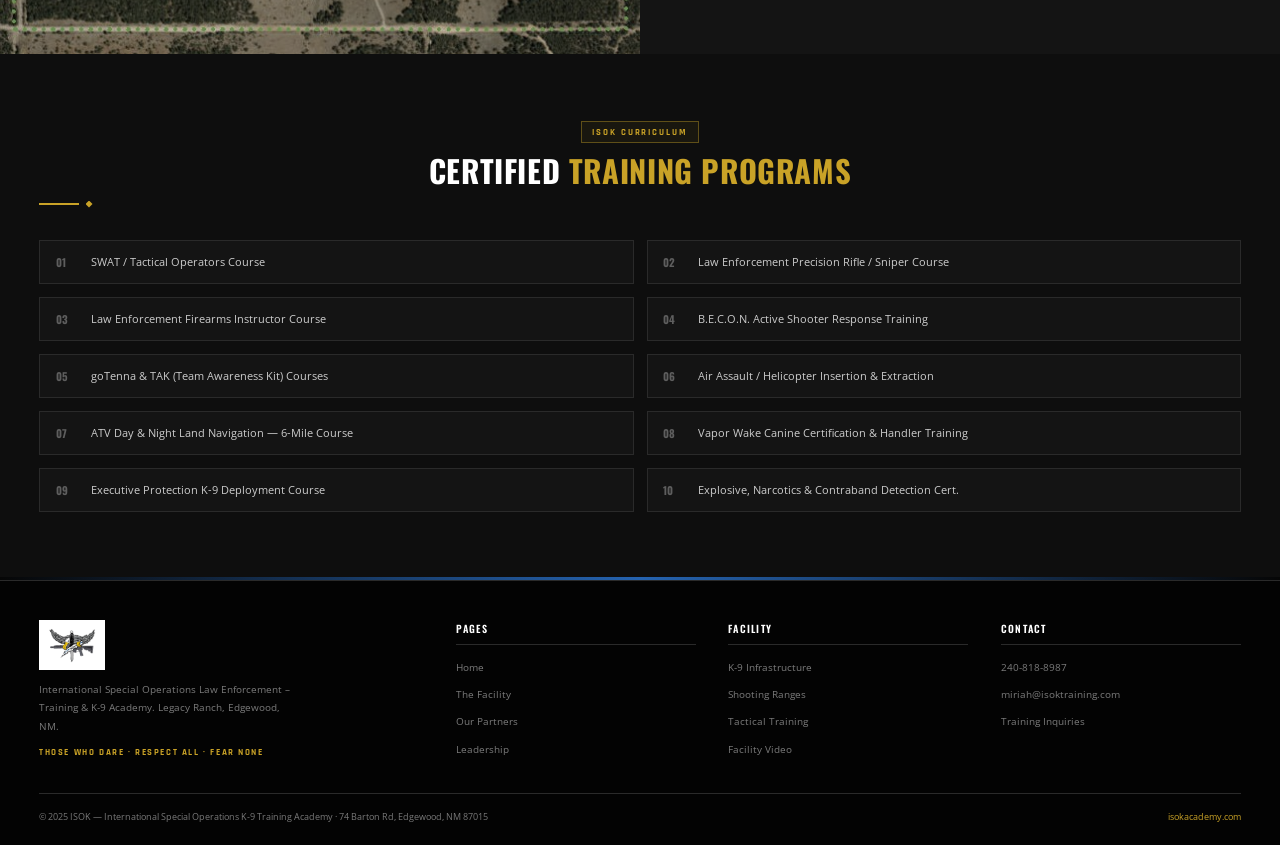
==== commit 4c454871: "Bigger logo, remove white bg, ISOK text horizontal" ====
--- a/facility.html
+++ b/facility.html
@@ -44,7 +44,7 @@
 </head>
 <body>
 <nav class="navbar">
-  <div class="navbar-logo"><img src="images/isok-logo.png" alt="ISOK" onerror="this.style.display='none'"/><div class="logo-text"><span class="logo-abbr">ISOK</span><span class="logo-full">International Special Operations<br/>K-9 Training Academy</span></div></div>
+  <div class="navbar-logo"><img src="images/isok-logo.png" alt="ISOK" onerror="this.style.display='none'"/><div class="logo-text"><span class="logo-abbr">ISOK</span><span class="logo-divider"></span><span class="logo-full">International Special Operations K-9 Training Academy</span></div></div>
   <ul class="nav-links"><li><a href="index.html">Home</a></li><li><a href="facility.html">Facility</a></li><li><a href="partners.html">Partners</a></li><li><a href="leadership.html">Leadership</a></li><li><a href="index.html#contact" class="nav-cta">Contact Us</a></li></ul>
 </nav>
 
--- a/styles.css
+++ b/styles.css
@@ -143,12 +143,13 @@
   transition: padding .3s, box-shadow .3s;
 }
 .navbar.scrolled { padding: .5rem 2.5rem; box-shadow: 0 4px 30px rgba(0,0,0,.5); }
-.navbar-logo { display: flex; align-items: center; gap: .9rem; }
-.navbar-logo img { height: 48px; width: auto; }
-.navbar-logo svg { height: 48px; width: 48px; flex-shrink: 0; }
-.logo-text { display: flex; flex-direction: column; }
-.logo-abbr { font-family: 'Oswald', sans-serif; font-weight: 700; font-size: 1.3rem; color: var(--gold); letter-spacing: .1em; line-height: 1; }
-.logo-full { font-size: .58rem; color: var(--muted); letter-spacing: .06em; text-transform: uppercase; line-height: 1.4; }
+.navbar-logo { display: flex; align-items: center; gap: 1rem; }
+.navbar-logo img { height: 72px; width: auto; mix-blend-mode: multiply; filter: contrast(1.2); }
+.navbar-logo svg { height: 72px; width: 72px; flex-shrink: 0; }
+.logo-text { display: flex; flex-direction: row; align-items: center; gap: .8rem; }
+.logo-abbr { font-family: 'Oswald', sans-serif; font-weight: 700; font-size: 2rem; color: var(--gold); letter-spacing: .1em; line-height: 1; white-space: nowrap; }
+.logo-divider { width: 1px; height: 36px; background: rgba(201,162,39,.4); flex-shrink: 0; }
+.logo-full { font-size: .72rem; color: #bbb; letter-spacing: .08em; text-transform: uppercase; line-height: 1.5; max-width: 200px; }
 
 .nav-links { display: flex; align-items: center; gap: 1.6rem; list-style: none; }
 .nav-links a {
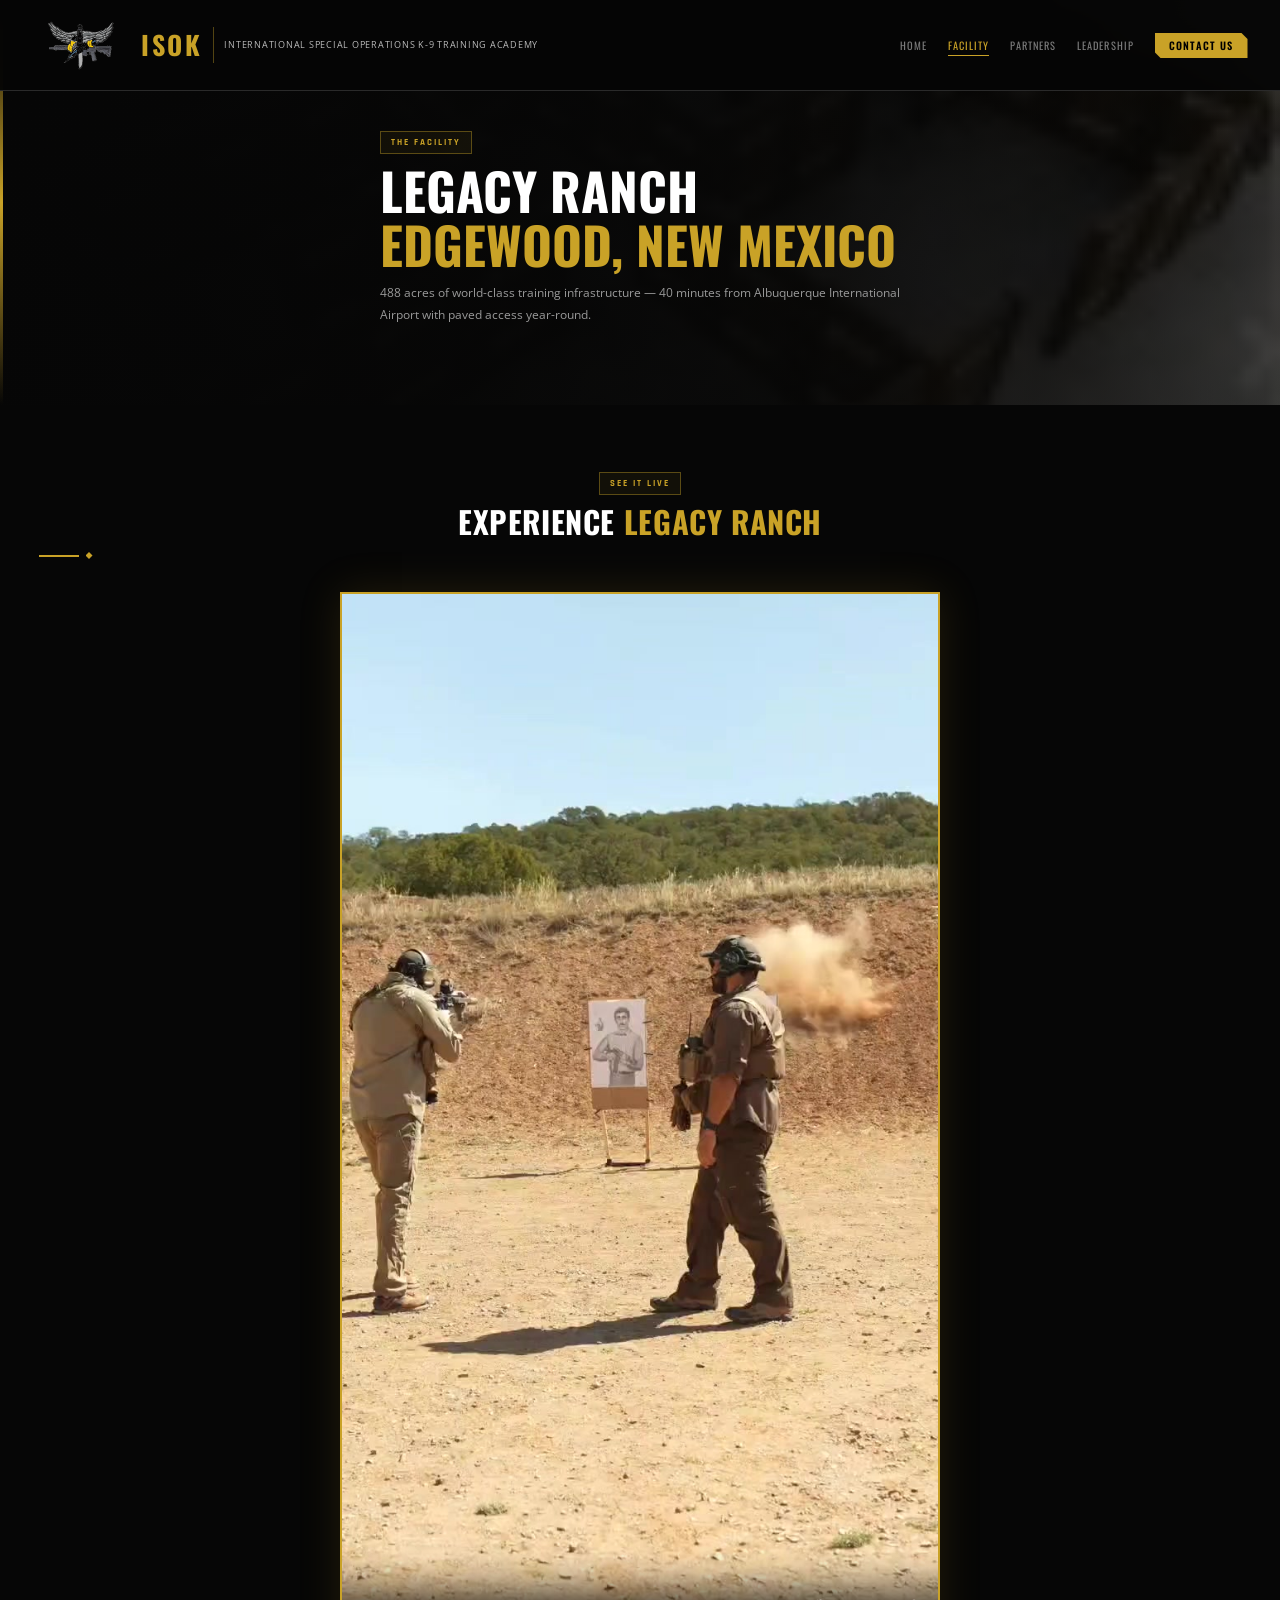
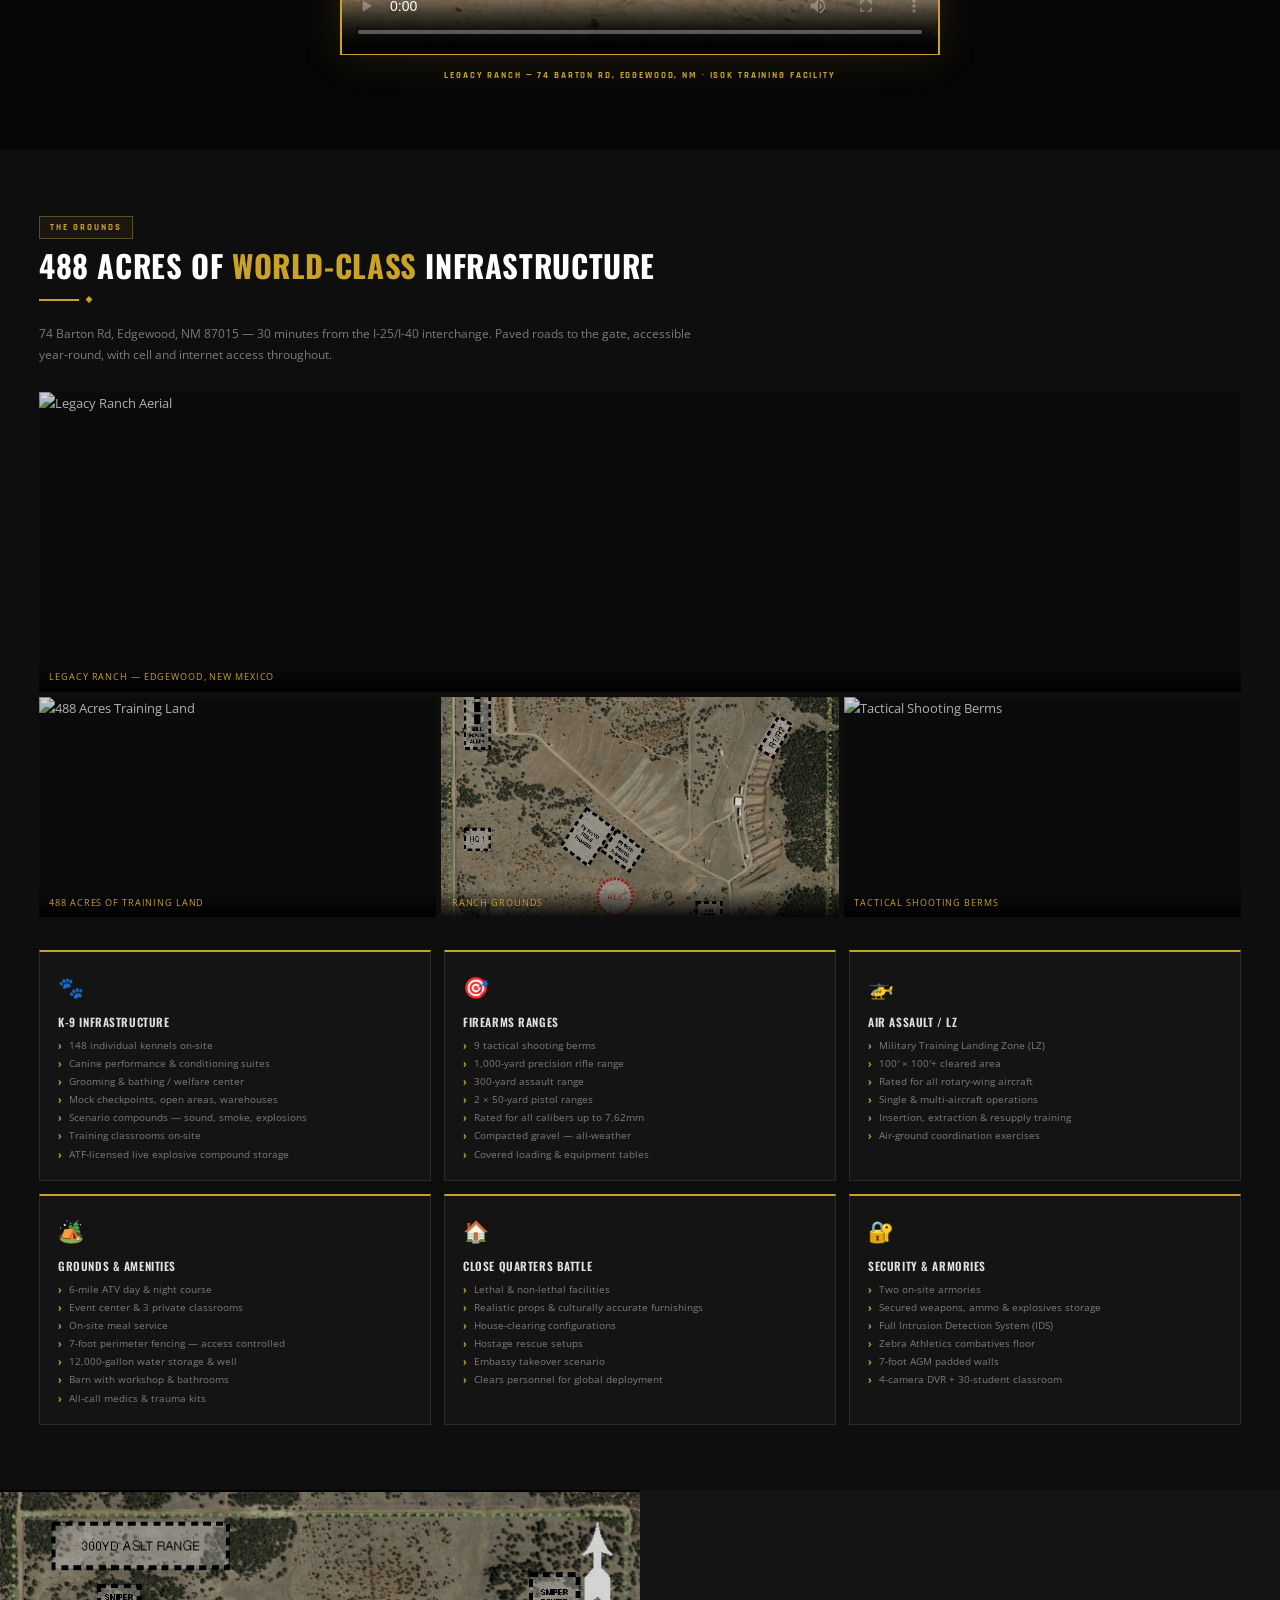
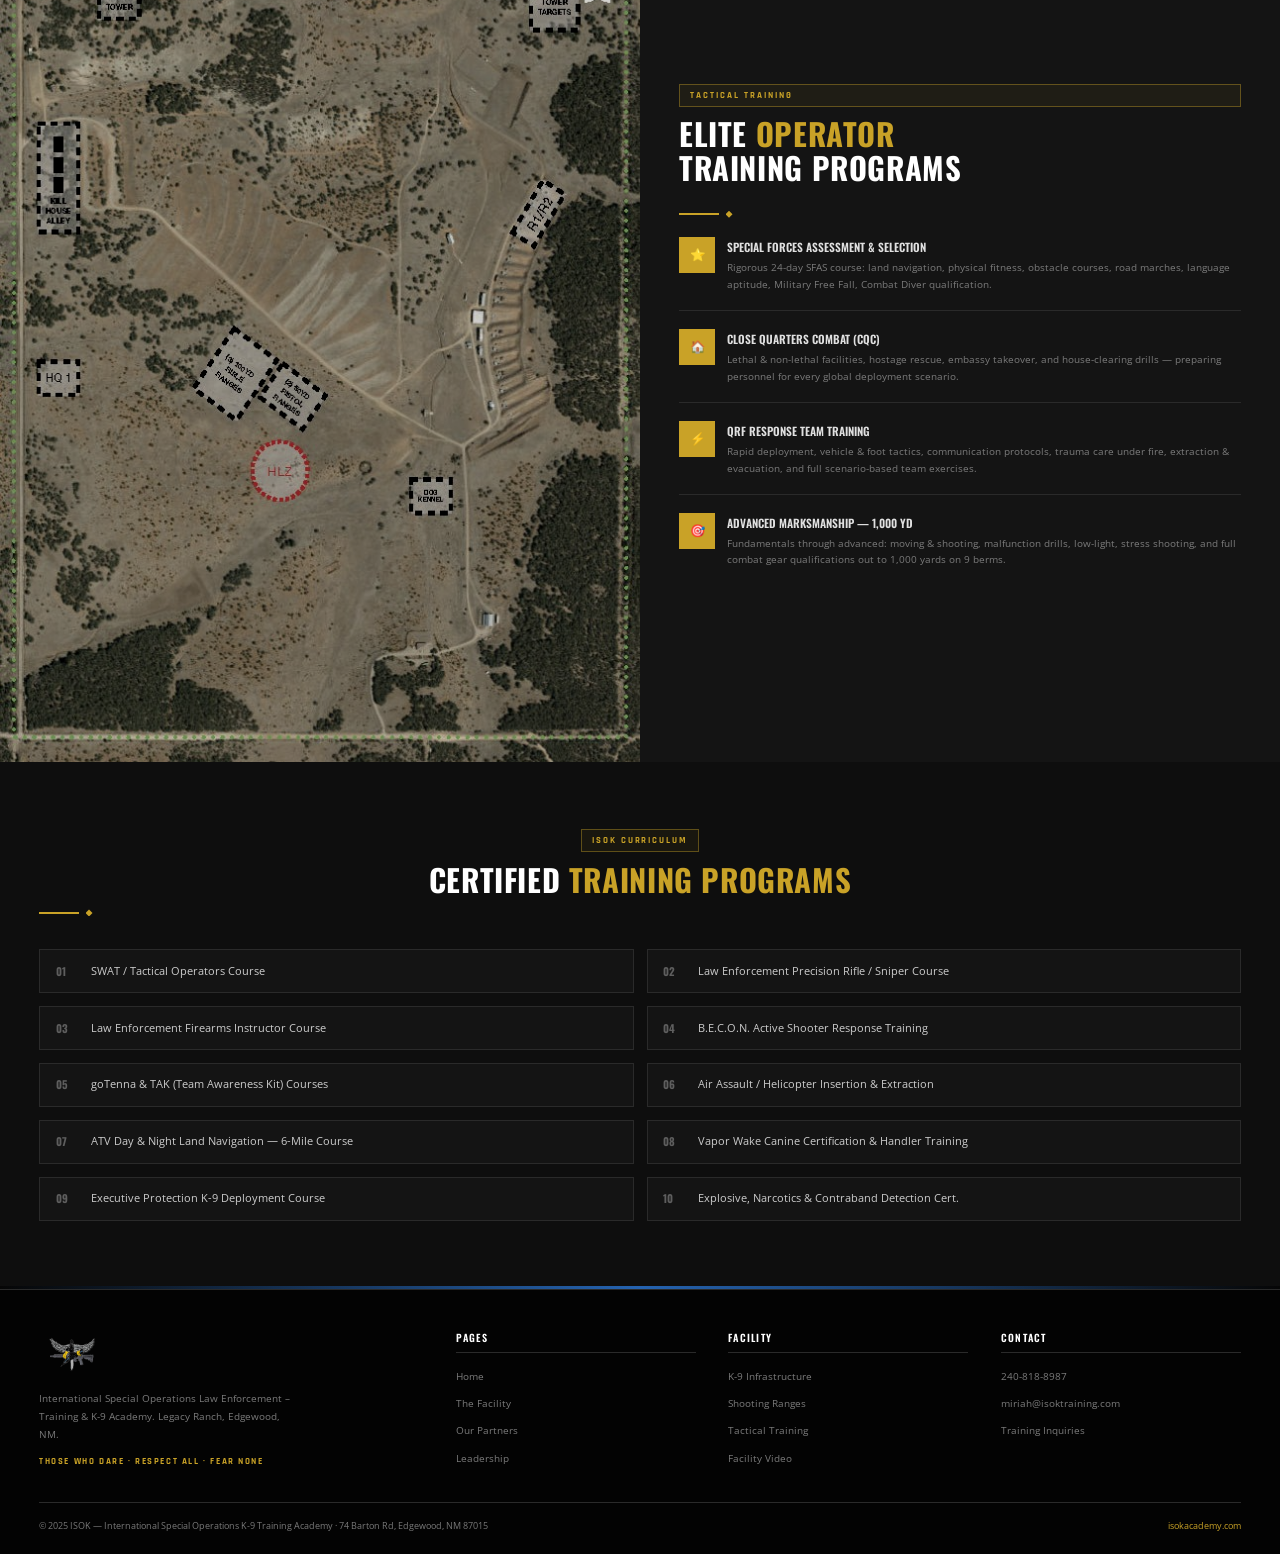
==== commit 4f787936: "Update facility page - new hero photo, redesigned photo collage" ====
--- a/facility.html
+++ b/facility.html
@@ -11,11 +11,11 @@
     .video-wrap { max-width:600px; margin:0 auto; }
     .video-wrap video { width:100%; border:2px solid var(--gold); display:block; box-shadow:0 0 40px rgba(201,162,39,.15); }
     .video-label { text-align:center; margin-top:1rem; font-family:'Rajdhani',sans-serif; font-weight:700; font-size:.72rem; letter-spacing:.2em; text-transform:uppercase; color:var(--gold); }
-    .fac-photos { display:grid; grid-template-columns:repeat(3,1fr); grid-template-rows:200px 200px; gap:.4rem; margin-bottom:2.5rem; }
+    .fac-photos { display:grid; grid-template-columns:repeat(3,1fr); grid-template-rows:300px 220px; gap:.4rem; margin-bottom:2.5rem; }
     .fp { overflow:hidden; position:relative; }
-    .fp img { width:100%; height:100%; object-fit:cover; transition:transform .5s,filter .5s; filter:brightness(.75) saturate(.65) contrast(1.1); }
-    .fp:hover img { transform:scale(1.05); filter:brightness(.9) saturate(.8); }
-    .fp.large { grid-column:span 2; }
+    .fp img { width:100%; height:100%; object-fit:cover; transition:transform .5s,filter .5s; filter:brightness(.82) saturate(.7) contrast(1.1); }
+    .fp:hover img { transform:scale(1.05); filter:brightness(.95) saturate(.9); }
+    .fp.full-width { grid-column:span 3; }
     .fp-lbl { position:absolute; bottom:0; left:0; right:0; padding:.5rem .8rem; background:linear-gradient(to top,rgba(0,0,0,.88),transparent); font-size:.68rem; letter-spacing:.1em; text-transform:uppercase; color:var(--gold); }
     .feat-grid { display:grid; grid-template-columns:repeat(3,1fr); gap:1rem; }
     .feat-card { background:var(--dark3); border:1px solid var(--border); border-top:2px solid var(--gold); padding:1.4rem; transition:border-color .3s; position:relative; }
@@ -50,7 +50,7 @@
 
 <!-- PAGE HERO -->
 <section class="page-hero section" style="padding-top:110px;padding-bottom:60px;position:relative;overflow:hidden;min-height:45vh;display:flex;align-items:center">
-  <div style="position:absolute;inset:0;background:url('images/Facility.jpg') center 40%/cover no-repeat"></div>
+  <div style="position:absolute;inset:0;background:url('images/legacy-ranch.jpg') center center/cover no-repeat"></div>
   <div style="position:absolute;inset:0;background:linear-gradient(to right,rgba(6,6,6,.97) 0%,rgba(6,6,6,.82) 55%,rgba(6,6,6,.5) 100%)"></div>
   <div style="position:absolute;left:0;top:0;bottom:0;width:3px;background:linear-gradient(to bottom,transparent,var(--gold),transparent)"></div>
   <div class="container" style="position:relative;z-index:2">
@@ -88,11 +88,12 @@
       <p class="section-sub">74 Barton Rd, Edgewood, NM 87015 — 30 minutes from the I-25/I-40 interchange. Paved roads to the gate, accessible year-round, with cell and internet access throughout.</p>
     </div>
     <div class="fac-photos reveal">
-      <div class="fp large"><img src="images/facility-aerial.jpg" alt="Legacy Ranch Aerial" onerror="this.style.background='#1a1a1a'"/><div class="fp-lbl">Legacy Ranch — Edgewood, New Mexico</div></div>
-      <div class="fp"><img src="images/Shooting.jpg" alt="Shooting Range" onerror="this.style.background='#1a1a1a'"/><div class="fp-lbl">488 Acres of Training Land</div></div>
-      <div class="fp"><img src="images/facility-interior.jpg" alt="Legacy Ranch Interior" onerror="this.style.background='#1a1a1a'"/><div class="fp-lbl">Ranch Grounds</div></div>
-      <div class="fp"><img src="images/Shooting.jpg" alt="Shooting Range" onerror="this.style.background='#1a1a1a'"/><div class="fp-lbl">Tactical Shooting Berms</div></div>
-      <div class="fp large"><img src="images/Site-Map.jpg" alt="Training Site Map" onerror="this.style.background='#1a1a1a'"/><div class="fp-lbl">Training Compound & Infrastructure</div></div>
+      <!-- Row 1: Full-width hero aerial -->
+      <div class="fp full-width"><img src="images/legacy-ranch.jpg" alt="Legacy Ranch Aerial" onerror="this.style.background='#1a1a1a'"/><div class="fp-lbl">Legacy Ranch — Edgewood, New Mexico</div></div>
+      <!-- Row 2: Three equal columns -->
+      <div class="fp"><img src="images/488-acres.jpg" alt="488 Acres Training Land" onerror="this.style.background='#1a1a1a'"/><div class="fp-lbl">488 Acres of Training Land</div></div>
+      <div class="fp"><img src="images/facility-map.jpg" alt="Ranch Site Map" onerror="this.style.background='#1a1a1a'"/><div class="fp-lbl">Ranch Grounds</div></div>
+      <div class="fp"><img src="images/facility-shooting.jpg" alt="Tactical Shooting Berms" onerror="this.style.background='#1a1a1a'"/><div class="fp-lbl">Tactical Shooting Berms</div></div>
     </div>
 
     <!-- FEATURE CARDS -->
--- a/styles.css
+++ b/styles.css
@@ -144,12 +144,12 @@
 }
 .navbar.scrolled { padding: .5rem 2.5rem; box-shadow: 0 4px 30px rgba(0,0,0,.5); }
 .navbar-logo { display: flex; align-items: center; gap: 1rem; }
-.navbar-logo img { height: 72px; width: auto; mix-blend-mode: multiply; filter: contrast(1.2); }
+.navbar-logo img { height: 72px; width: auto; }
 .navbar-logo svg { height: 72px; width: 72px; flex-shrink: 0; }
 .logo-text { display: flex; flex-direction: row; align-items: center; gap: .8rem; }
 .logo-abbr { font-family: 'Oswald', sans-serif; font-weight: 700; font-size: 2rem; color: var(--gold); letter-spacing: .1em; line-height: 1; white-space: nowrap; }
 .logo-divider { width: 1px; height: 36px; background: rgba(201,162,39,.4); flex-shrink: 0; }
-.logo-full { font-size: .72rem; color: #bbb; letter-spacing: .08em; text-transform: uppercase; line-height: 1.5; max-width: 200px; }
+.logo-full { font-size: .72rem; color: #bbb; letter-spacing: .08em; text-transform: uppercase; line-height: 1.5; white-space: nowrap; }
 
 .nav-links { display: flex; align-items: center; gap: 1.6rem; list-style: none; }
 .nav-links a {
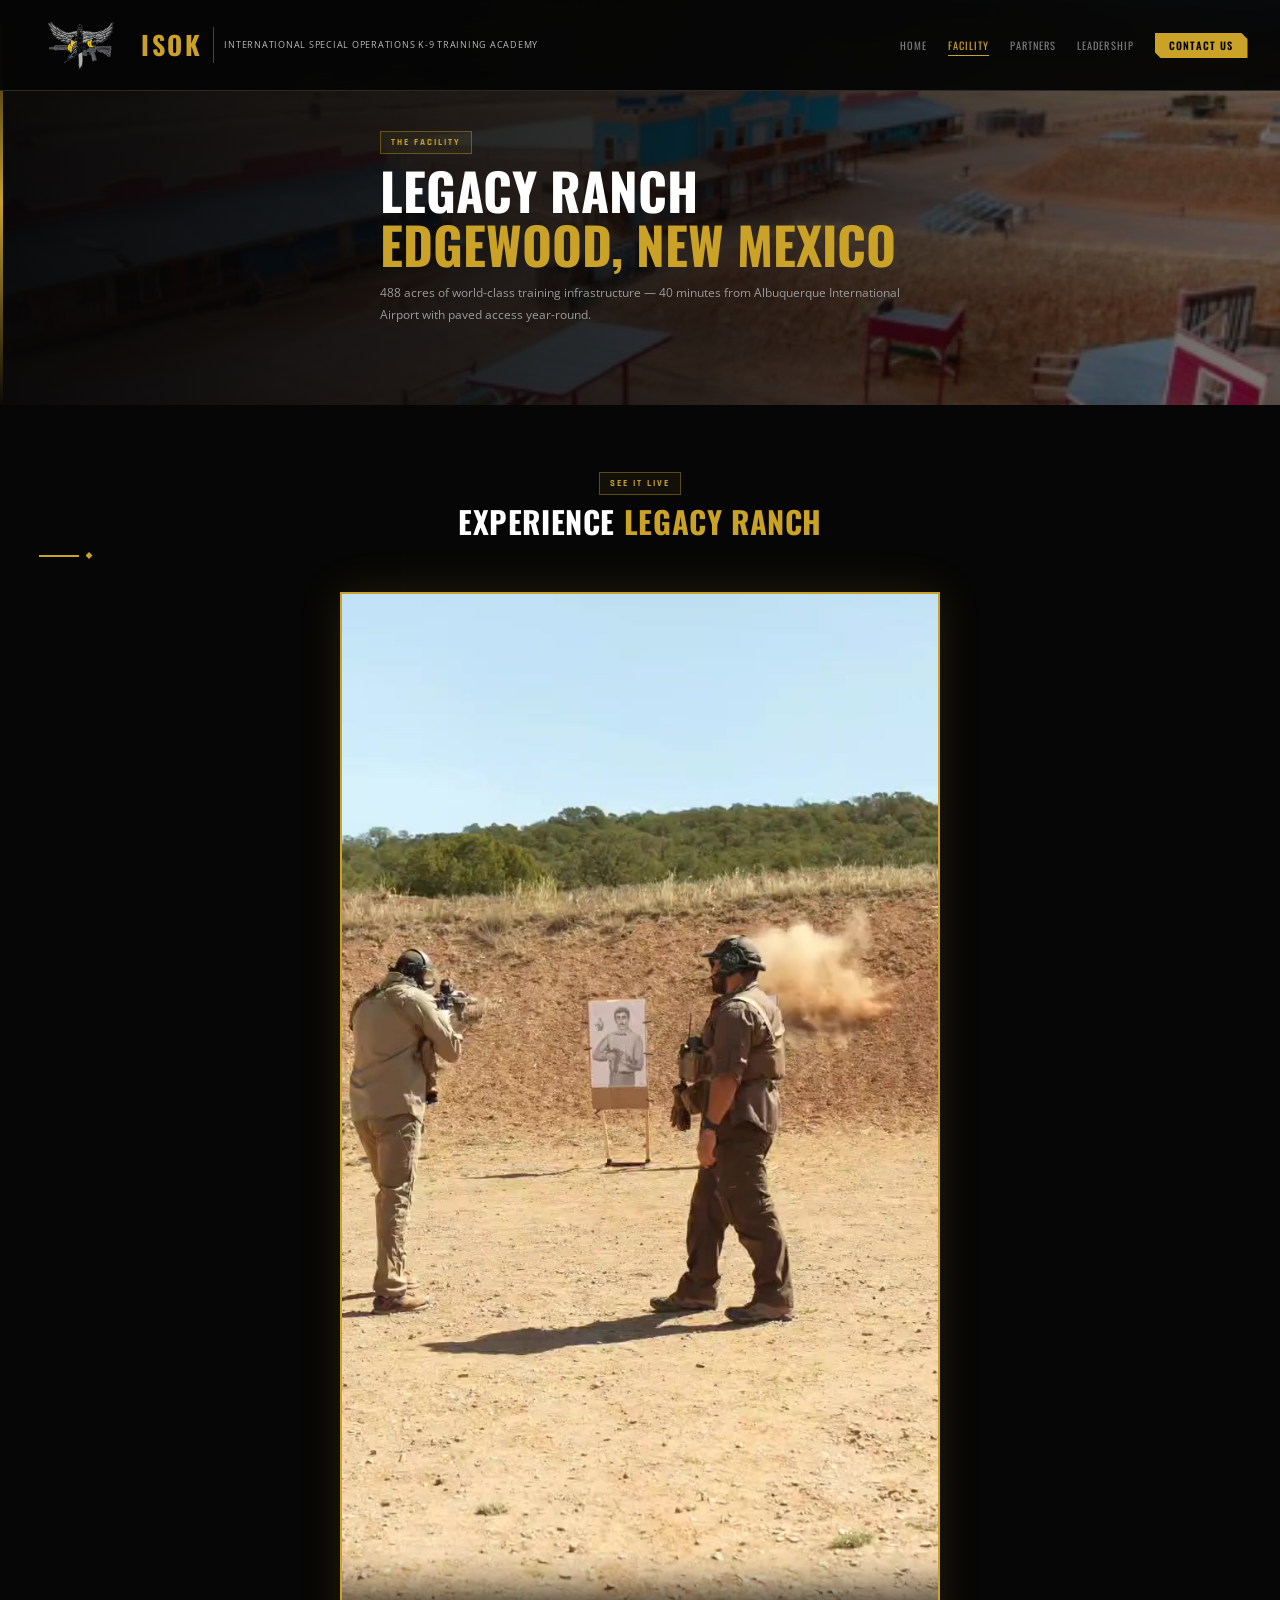
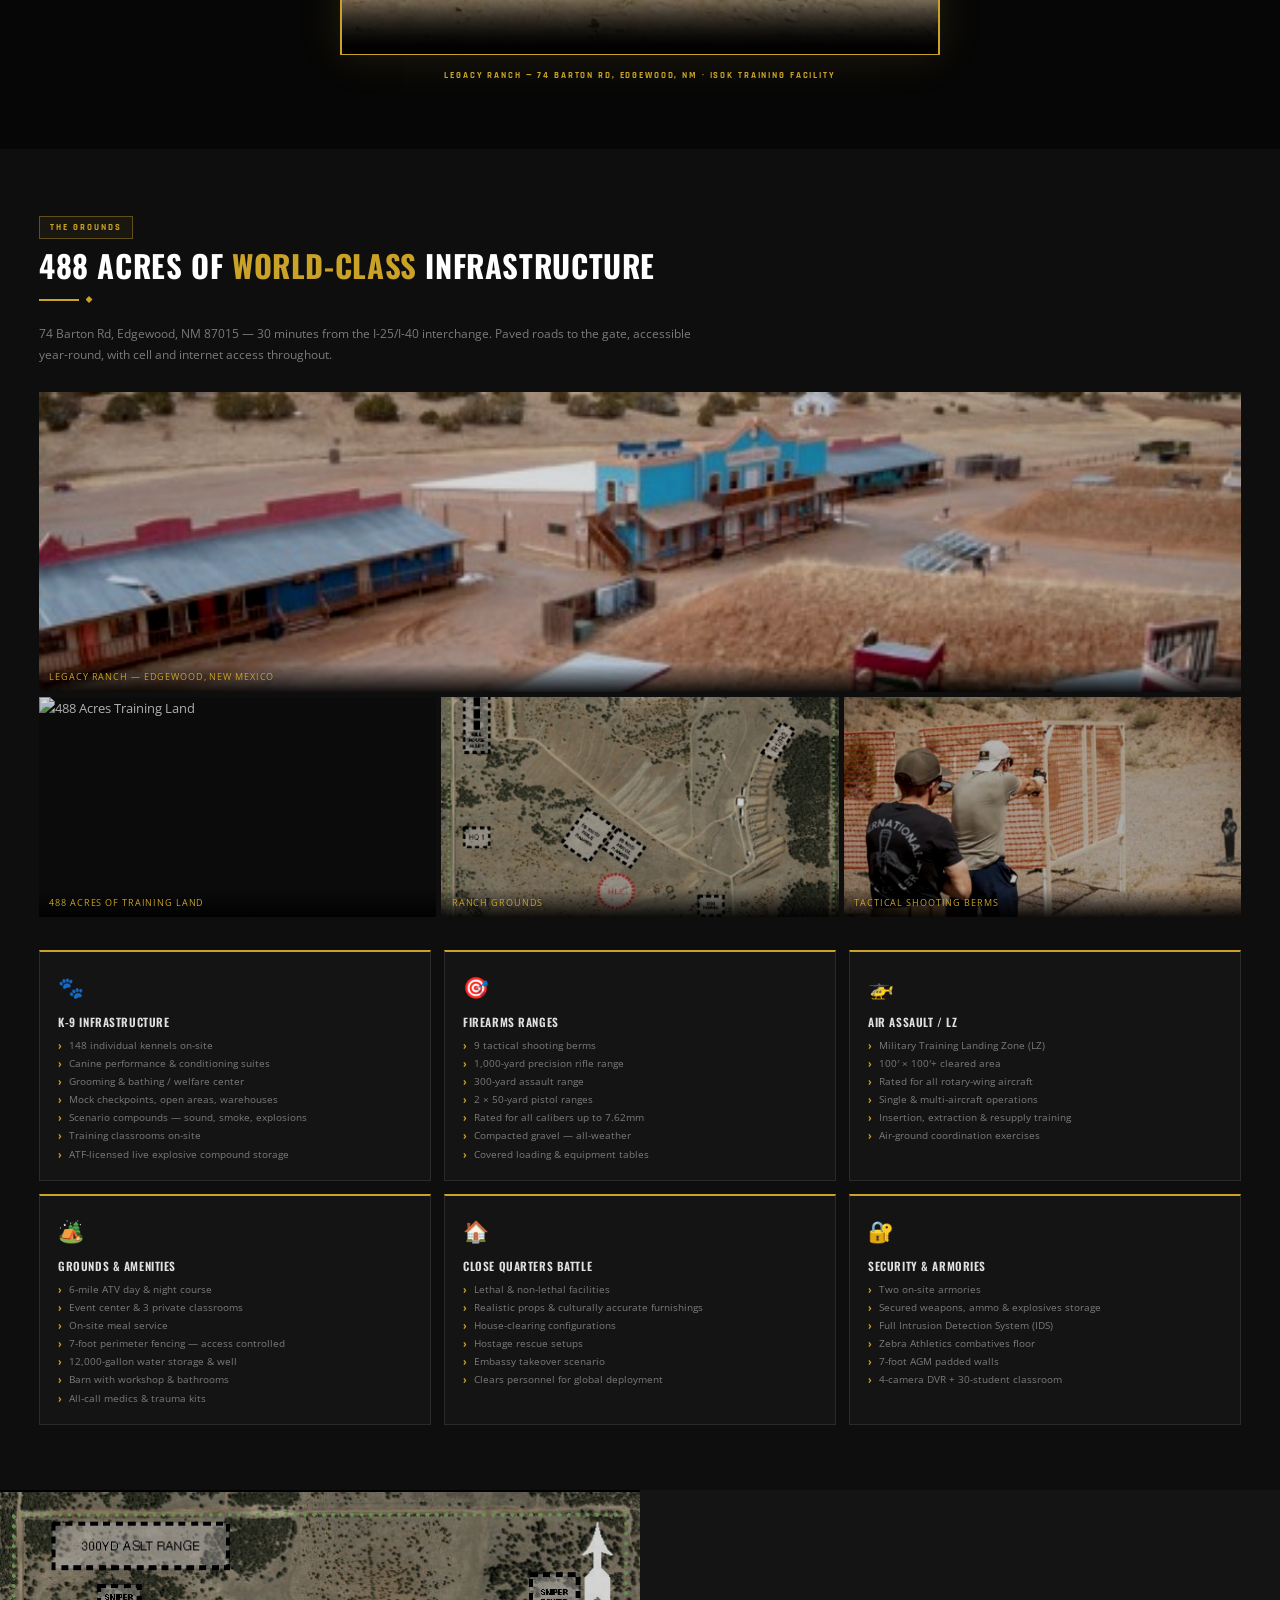
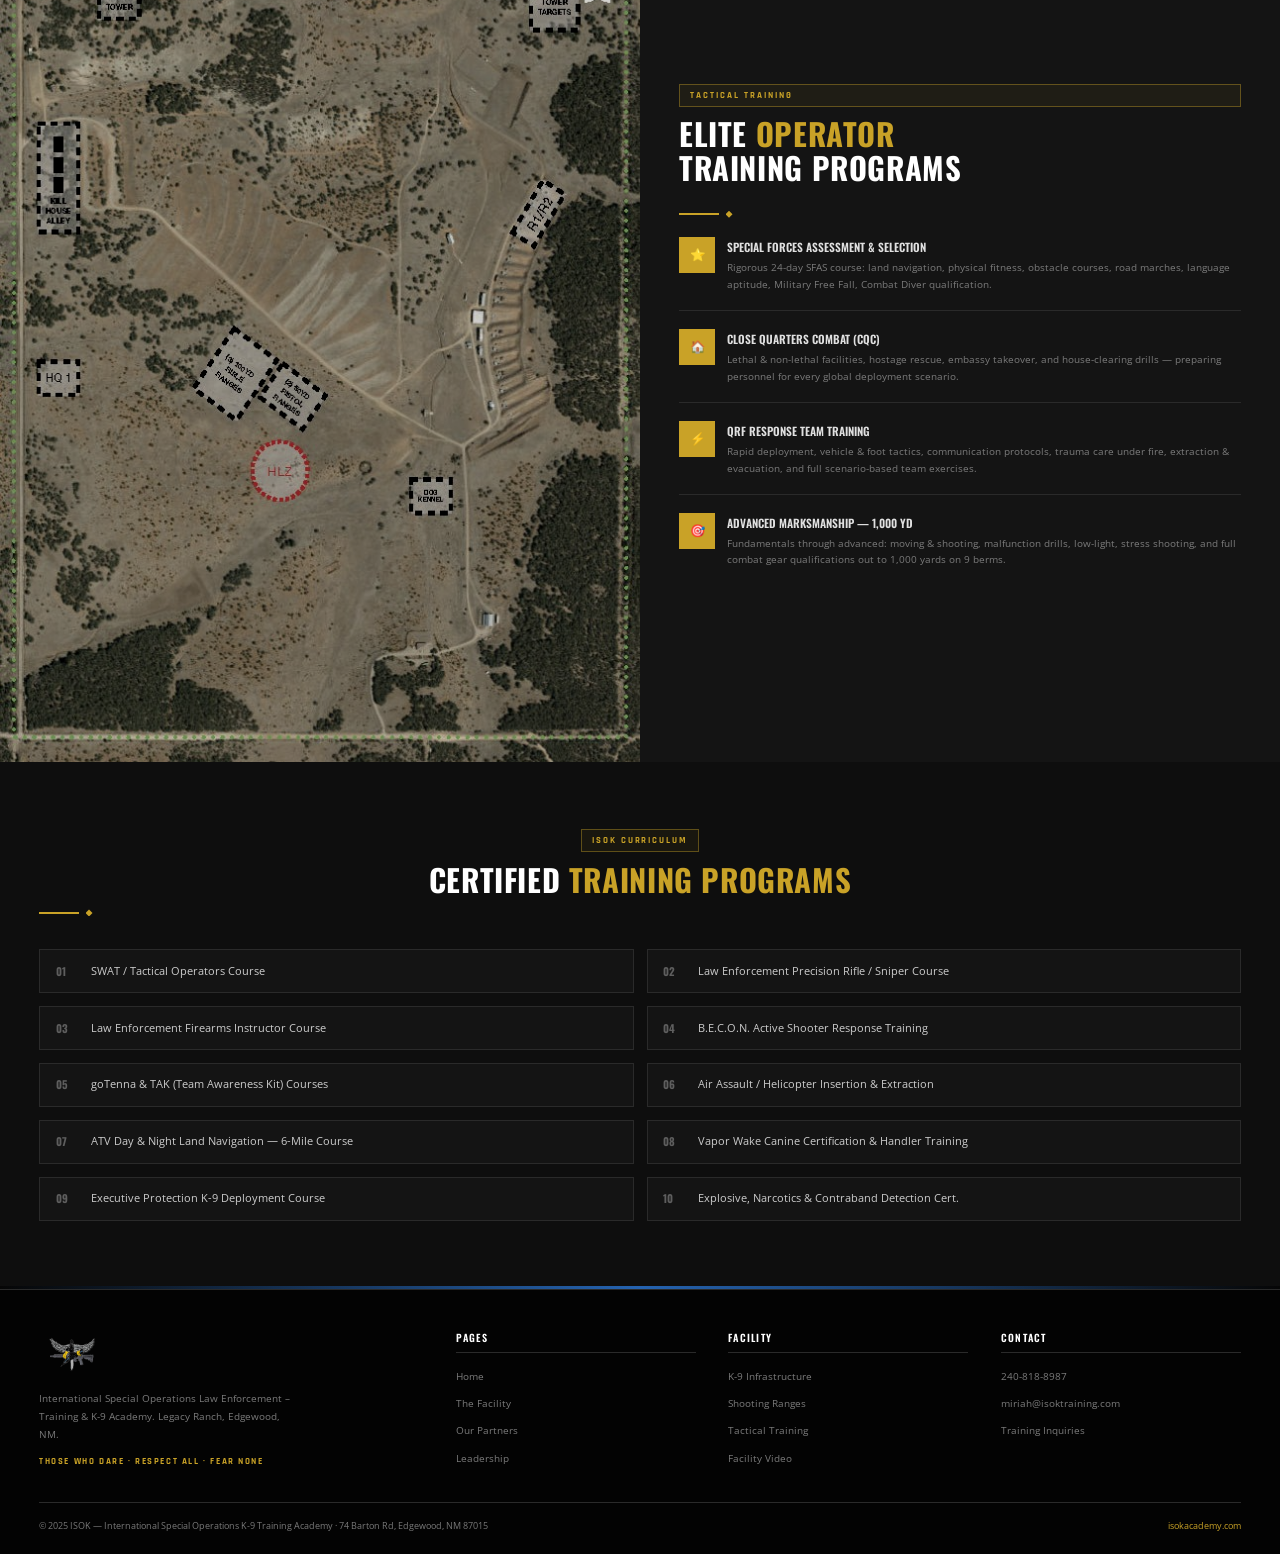
==== commit f7764a86: "Fix all photo references - correct filenames for facility page and agency logos" ====
--- a/facility.html
+++ b/facility.html
@@ -50,7 +50,7 @@
 
 <!-- PAGE HERO -->
 <section class="page-hero section" style="padding-top:110px;padding-bottom:60px;position:relative;overflow:hidden;min-height:45vh;display:flex;align-items:center">
-  <div style="position:absolute;inset:0;background:url('images/legacy-ranch.jpg') center center/cover no-repeat"></div>
+  <div style="position:absolute;inset:0;background:url('images/Legacy-ranch.jpg') center center/cover no-repeat"></div>
   <div style="position:absolute;inset:0;background:linear-gradient(to right,rgba(6,6,6,.97) 0%,rgba(6,6,6,.82) 55%,rgba(6,6,6,.5) 100%)"></div>
   <div style="position:absolute;left:0;top:0;bottom:0;width:3px;background:linear-gradient(to bottom,transparent,var(--gold),transparent)"></div>
   <div class="container" style="position:relative;z-index:2">
@@ -89,11 +89,11 @@
     </div>
     <div class="fac-photos reveal">
       <!-- Row 1: Full-width hero aerial -->
-      <div class="fp full-width"><img src="images/legacy-ranch.jpg" alt="Legacy Ranch Aerial" onerror="this.style.background='#1a1a1a'"/><div class="fp-lbl">Legacy Ranch — Edgewood, New Mexico</div></div>
+      <div class="fp full-width"><img src="images/Legacy-ranch.jpg" alt="Legacy Ranch Aerial" onerror="this.style.background='#1a1a1a'"/><div class="fp-lbl">Legacy Ranch — Edgewood, New Mexico</div></div>
       <!-- Row 2: Three equal columns -->
-      <div class="fp"><img src="images/488-acres.jpg" alt="488 Acres Training Land" onerror="this.style.background='#1a1a1a'"/><div class="fp-lbl">488 Acres of Training Land</div></div>
-      <div class="fp"><img src="images/facility-map.jpg" alt="Ranch Site Map" onerror="this.style.background='#1a1a1a'"/><div class="fp-lbl">Ranch Grounds</div></div>
-      <div class="fp"><img src="images/facility-shooting.jpg" alt="Tactical Shooting Berms" onerror="this.style.background='#1a1a1a'"/><div class="fp-lbl">Tactical Shooting Berms</div></div>
+      <div class="fp"><img src="images/488 acres.jpg" alt="488 Acres Training Land" onerror="this.style.background='#1a1a1a'"/><div class="fp-lbl">488 Acres of Training Land</div></div>
+      <div class="fp"><img src="images/Site-Map.jpg" alt="Ranch Site Map" onerror="this.style.background='#1a1a1a'"/><div class="fp-lbl">Ranch Grounds</div></div>
+      <div class="fp"><img src="images/Shooting.jpg" alt="Tactical Shooting Berms" onerror="this.style.background='#1a1a1a'"/><div class="fp-lbl">Tactical Shooting Berms</div></div>
     </div>
 
     <!-- FEATURE CARDS -->
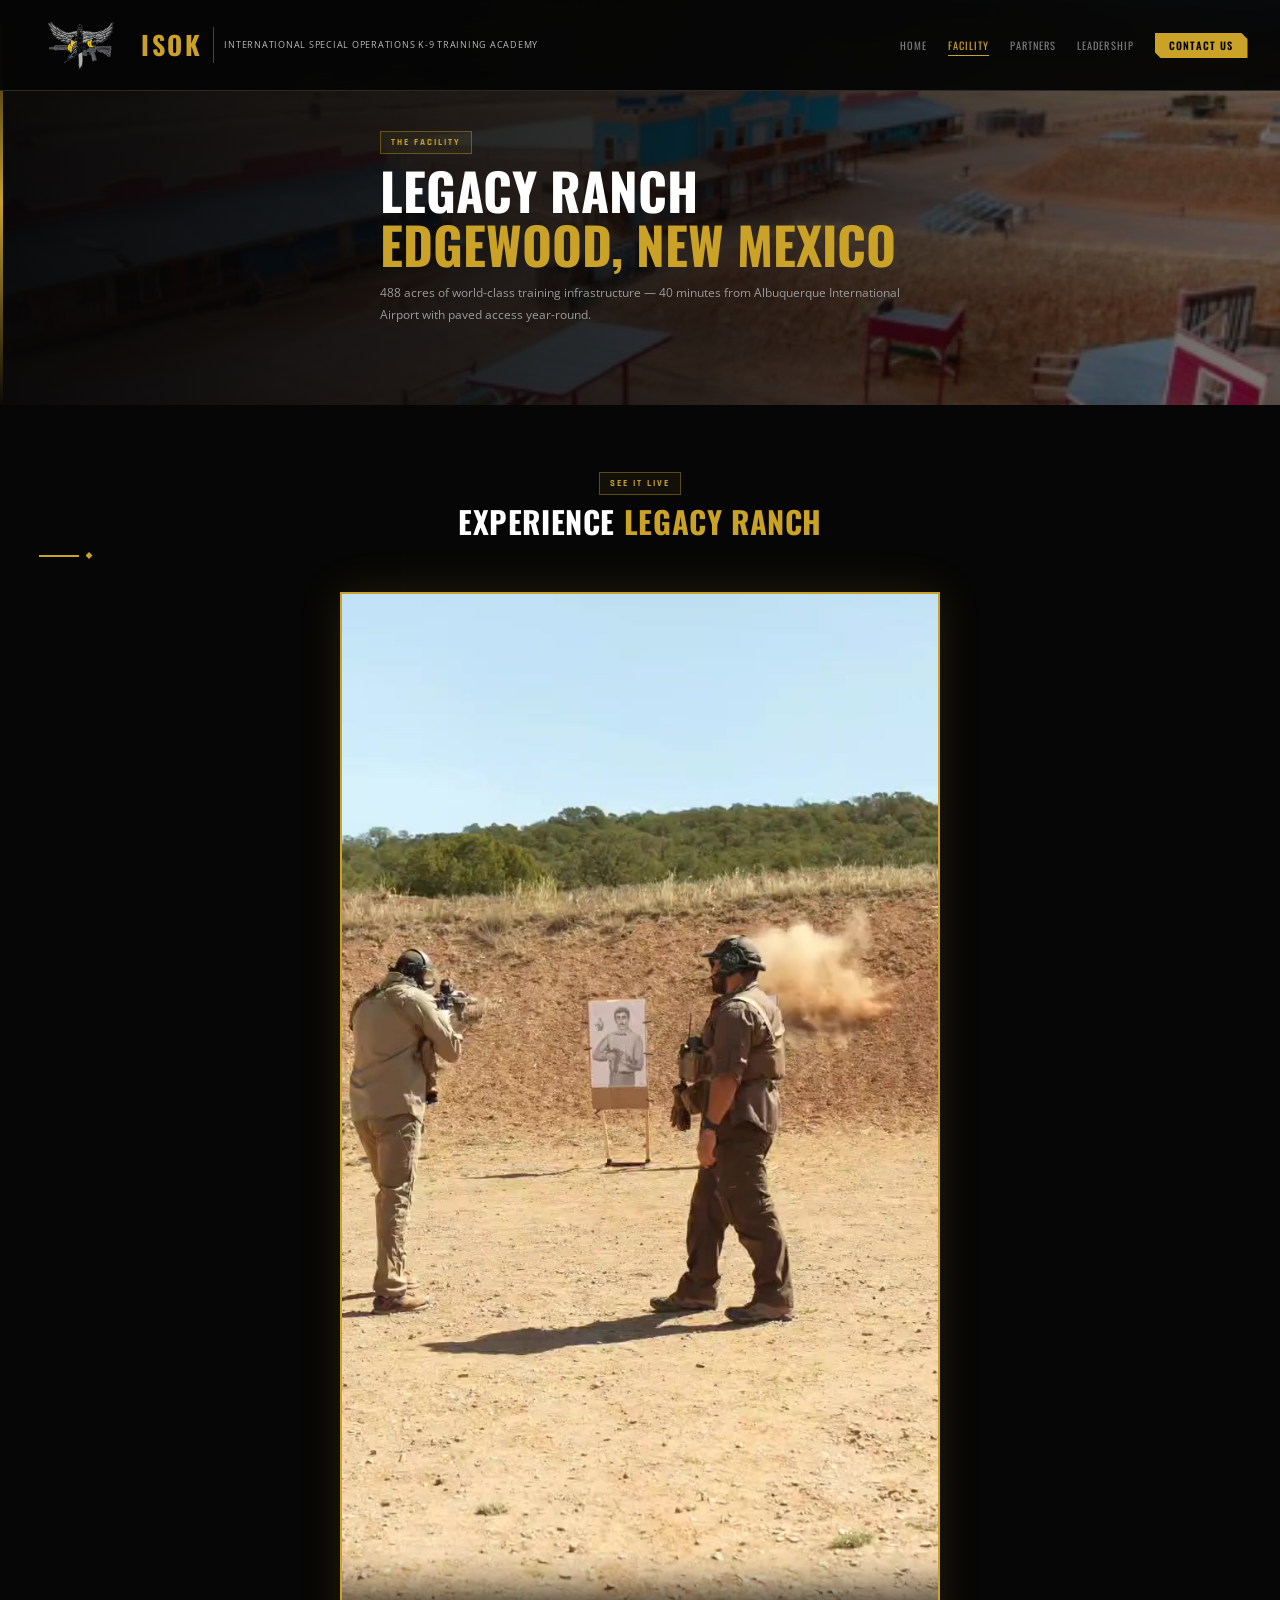
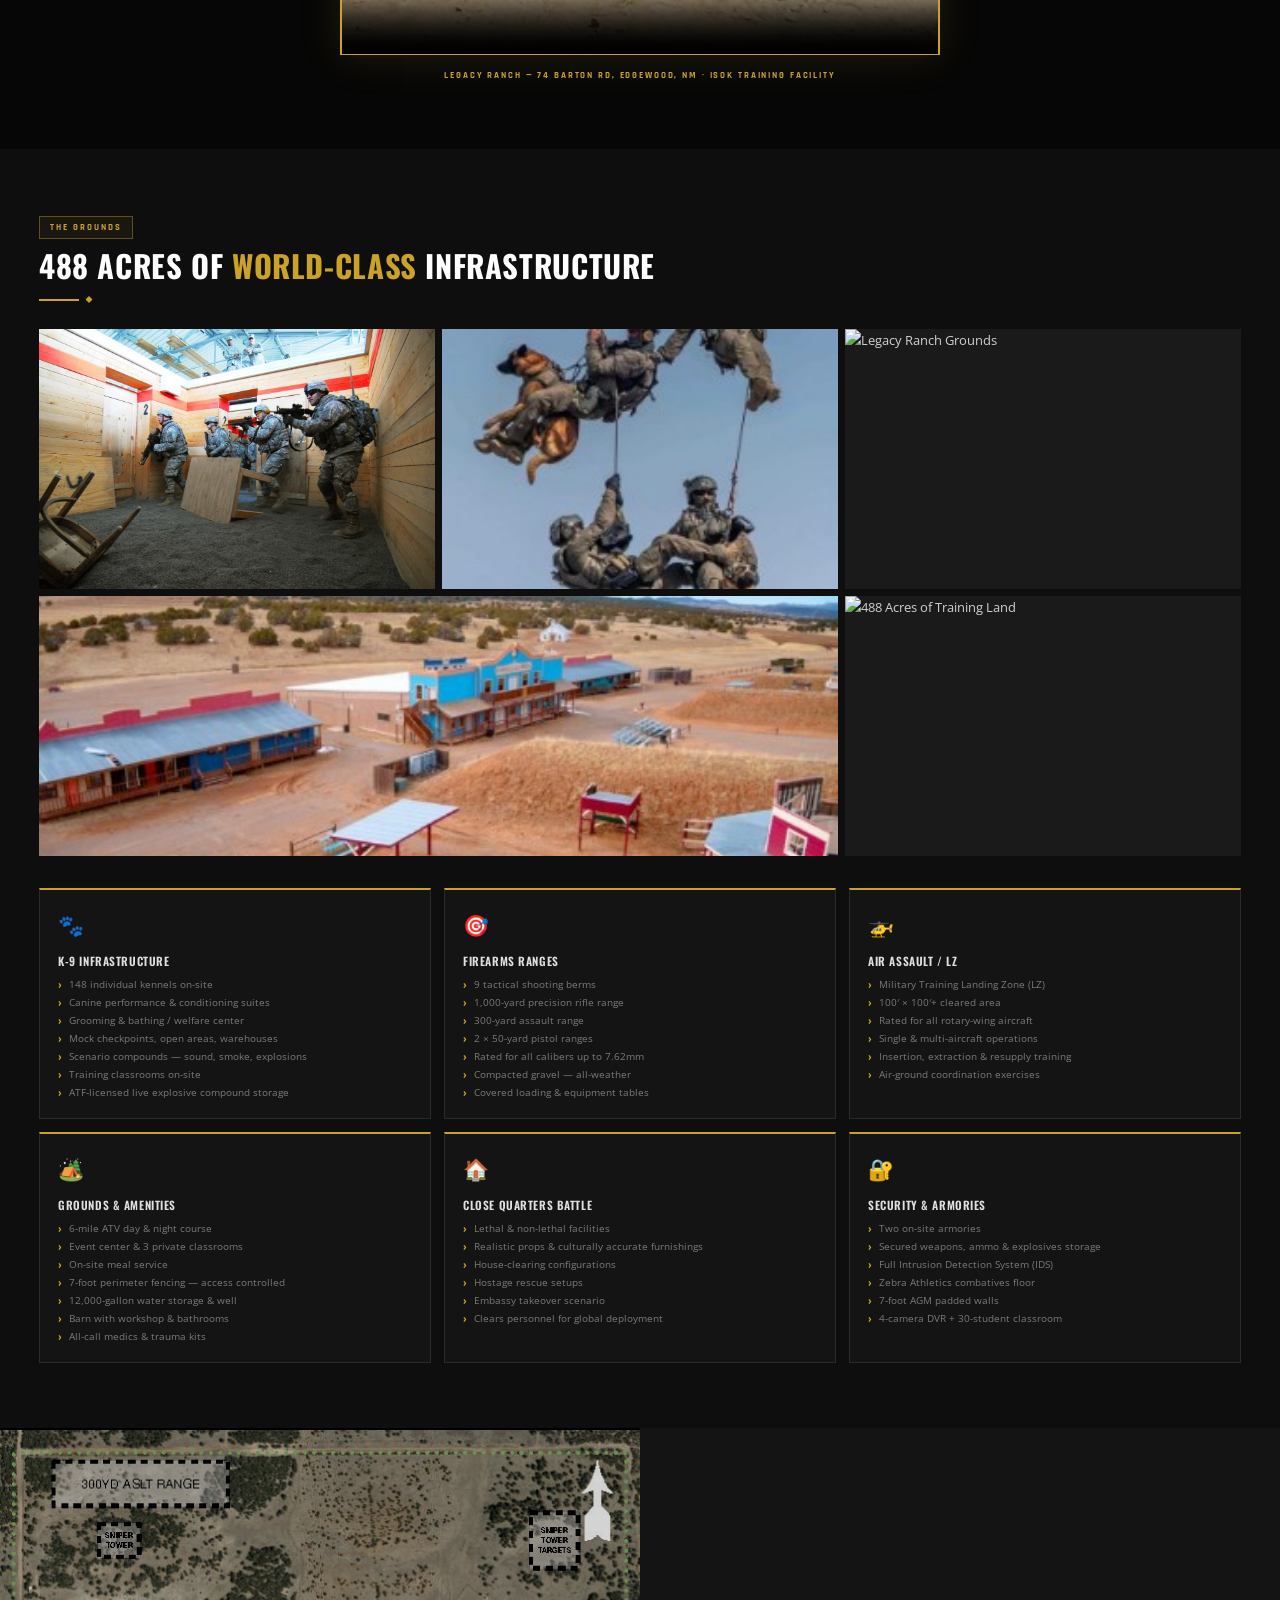
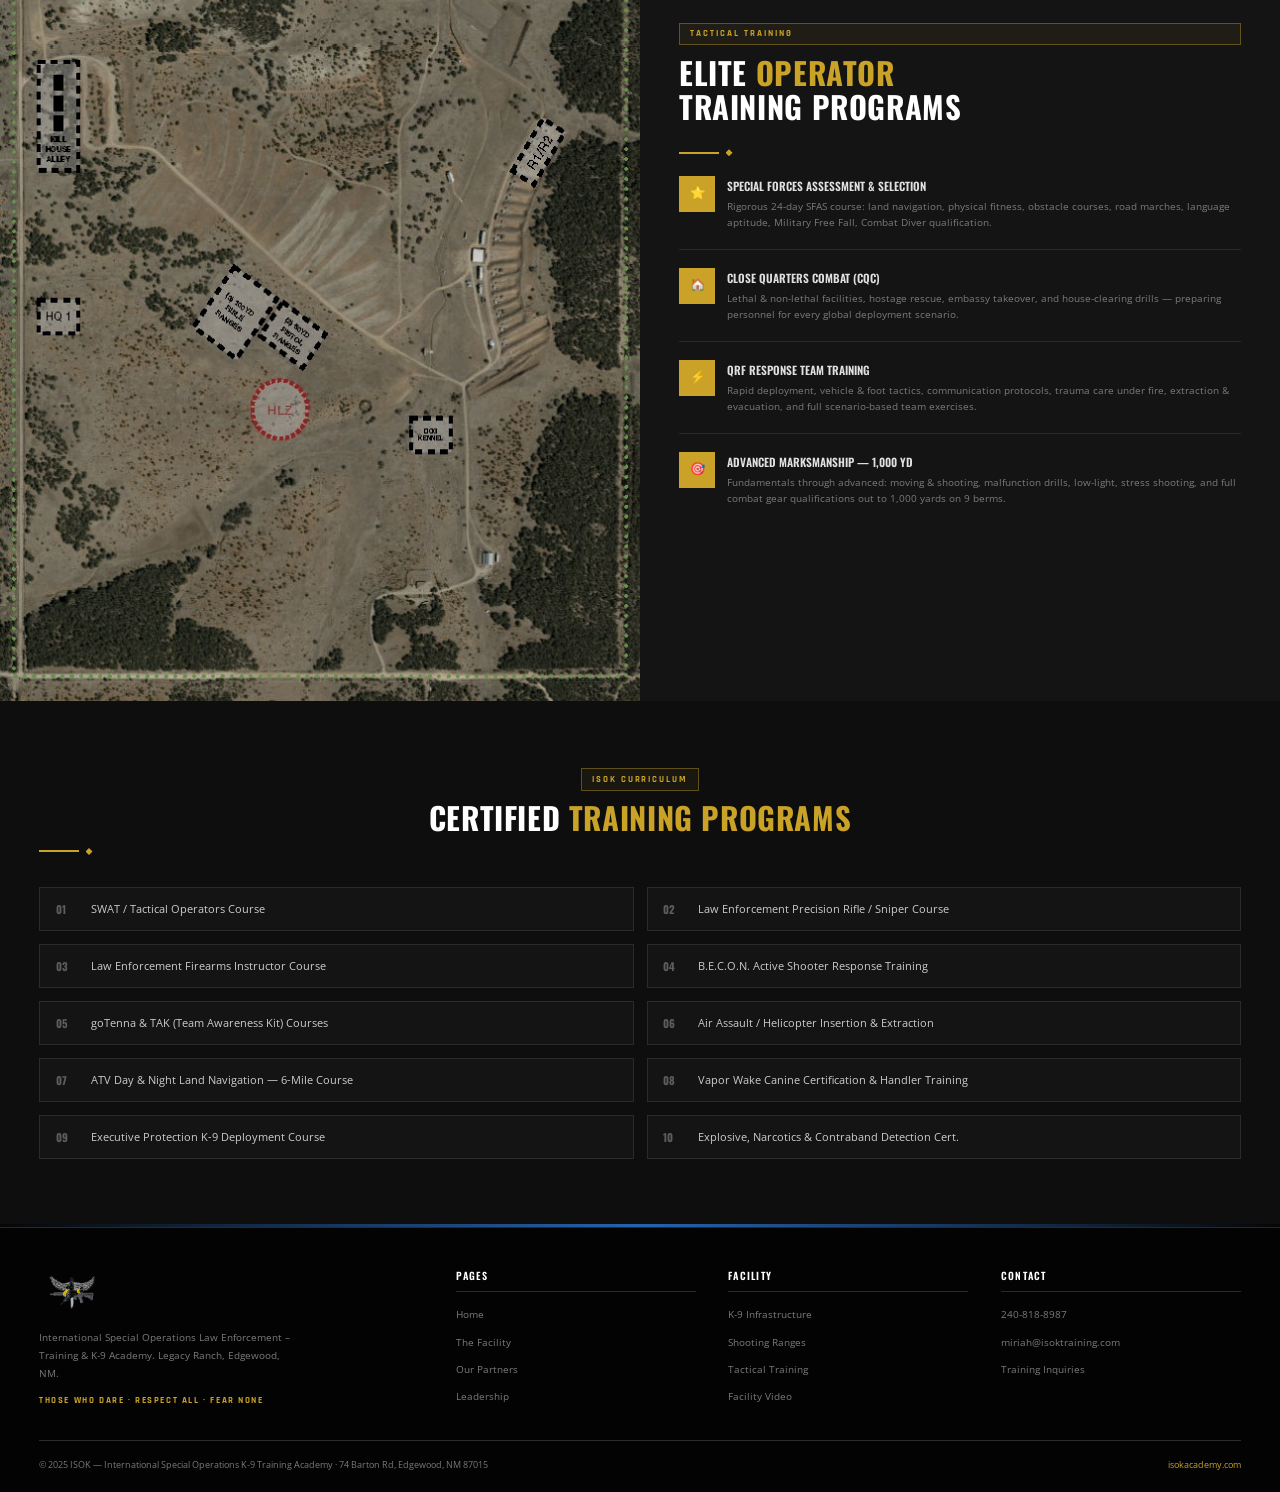
==== commit aac0b398: "Redesign facility photo collage - 5 photos, no labels, clean grid" ====
--- a/facility.html
+++ b/facility.html
@@ -11,12 +11,12 @@
     .video-wrap { max-width:600px; margin:0 auto; }
     .video-wrap video { width:100%; border:2px solid var(--gold); display:block; box-shadow:0 0 40px rgba(201,162,39,.15); }
     .video-label { text-align:center; margin-top:1rem; font-family:'Rajdhani',sans-serif; font-weight:700; font-size:.72rem; letter-spacing:.2em; text-transform:uppercase; color:var(--gold); }
-    .fac-photos { display:grid; grid-template-columns:repeat(3,1fr); grid-template-rows:300px 220px; gap:.4rem; margin-bottom:2.5rem; }
+    .fac-photos { display:grid; grid-template-columns:1fr 1fr 1fr; grid-template-rows:260px 260px; gap:.5rem; margin-bottom:2.5rem; }
+    .fp.wide { grid-column:span 2; }
     .fp { overflow:hidden; position:relative; }
-    .fp img { width:100%; height:100%; object-fit:cover; transition:transform .5s,filter .5s; filter:brightness(.82) saturate(.7) contrast(1.1); }
-    .fp:hover img { transform:scale(1.05); filter:brightness(.95) saturate(.9); }
-    .fp.full-width { grid-column:span 3; }
-    .fp-lbl { position:absolute; bottom:0; left:0; right:0; padding:.5rem .8rem; background:linear-gradient(to top,rgba(0,0,0,.88),transparent); font-size:.68rem; letter-spacing:.1em; text-transform:uppercase; color:var(--gold); }
+    .fp img { width:100%; height:100%; object-fit:cover; object-position:center; transition:transform .4s; }
+    .fp:hover img { transform:scale(1.03); }
+    .fp-lbl { position:absolute; bottom:0; left:0; right:0; padding:.5rem .8rem; background:linear-gradient(to top,rgba(0,0,0,.75),transparent); font-size:.68rem; letter-spacing:.1em; text-transform:uppercase; color:var(--gold); }
     .feat-grid { display:grid; grid-template-columns:repeat(3,1fr); gap:1rem; }
     .feat-card { background:var(--dark3); border:1px solid var(--border); border-top:2px solid var(--gold); padding:1.4rem; transition:border-color .3s; position:relative; }
     .feat-card:hover { border-color:var(--gold); }
@@ -85,15 +85,15 @@
       <div class="tag">The Grounds</div>
       <h2 class="section-title">488 Acres of <span>World-Class</span> Infrastructure</h2>
       <span class="gold-line"></span>
-      <p class="section-sub">74 Barton Rd, Edgewood, NM 87015 — 30 minutes from the I-25/I-40 interchange. Paved roads to the gate, accessible year-round, with cell and internet access throughout.</p>
     </div>
     <div class="fac-photos reveal">
-      <!-- Row 1: Full-width hero aerial -->
-      <div class="fp full-width"><img src="images/Legacy-ranch.jpg" alt="Legacy Ranch Aerial" onerror="this.style.background='#1a1a1a'"/><div class="fp-lbl">Legacy Ranch — Edgewood, New Mexico</div></div>
-      <!-- Row 2: Three equal columns -->
-      <div class="fp"><img src="images/488 acres.jpg" alt="488 Acres Training Land" onerror="this.style.background='#1a1a1a'"/><div class="fp-lbl">488 Acres of Training Land</div></div>
-      <div class="fp"><img src="images/Site-Map.jpg" alt="Ranch Site Map" onerror="this.style.background='#1a1a1a'"/><div class="fp-lbl">Ranch Grounds</div></div>
-      <div class="fp"><img src="images/Shooting.jpg" alt="Tactical Shooting Berms" onerror="this.style.background='#1a1a1a'"/><div class="fp-lbl">Tactical Shooting Berms</div></div>
+      <!-- Row 1: three equal columns -->
+      <div class="fp"><img src="images/tactical-ops.jpg" alt="Tactical Operations" onerror="this.style.background='#1a1a1a'"/></div>
+      <div class="fp"><img src="images/K9 sliding down.jpg" alt="K9 Aerial Operations" onerror="this.style.background='#1a1a1a'"/></div>
+      <div class="fp"><img src="images/legacy-ranchh.jpg" alt="Legacy Ranch Grounds" onerror="this.style.background='#1a1a1a'"/></div>
+      <!-- Row 2: wide + narrow -->
+      <div class="fp wide"><img src="images/Legacy-ranch.jpg" alt="Legacy Ranch Aerial" onerror="this.style.background='#1a1a1a'"/></div>
+      <div class="fp"><img src="images/488 acres.jpg" alt="488 Acres of Training Land" onerror="this.style.background='#1a1a1a'"/></div>
     </div>
 
     <!-- FEATURE CARDS -->
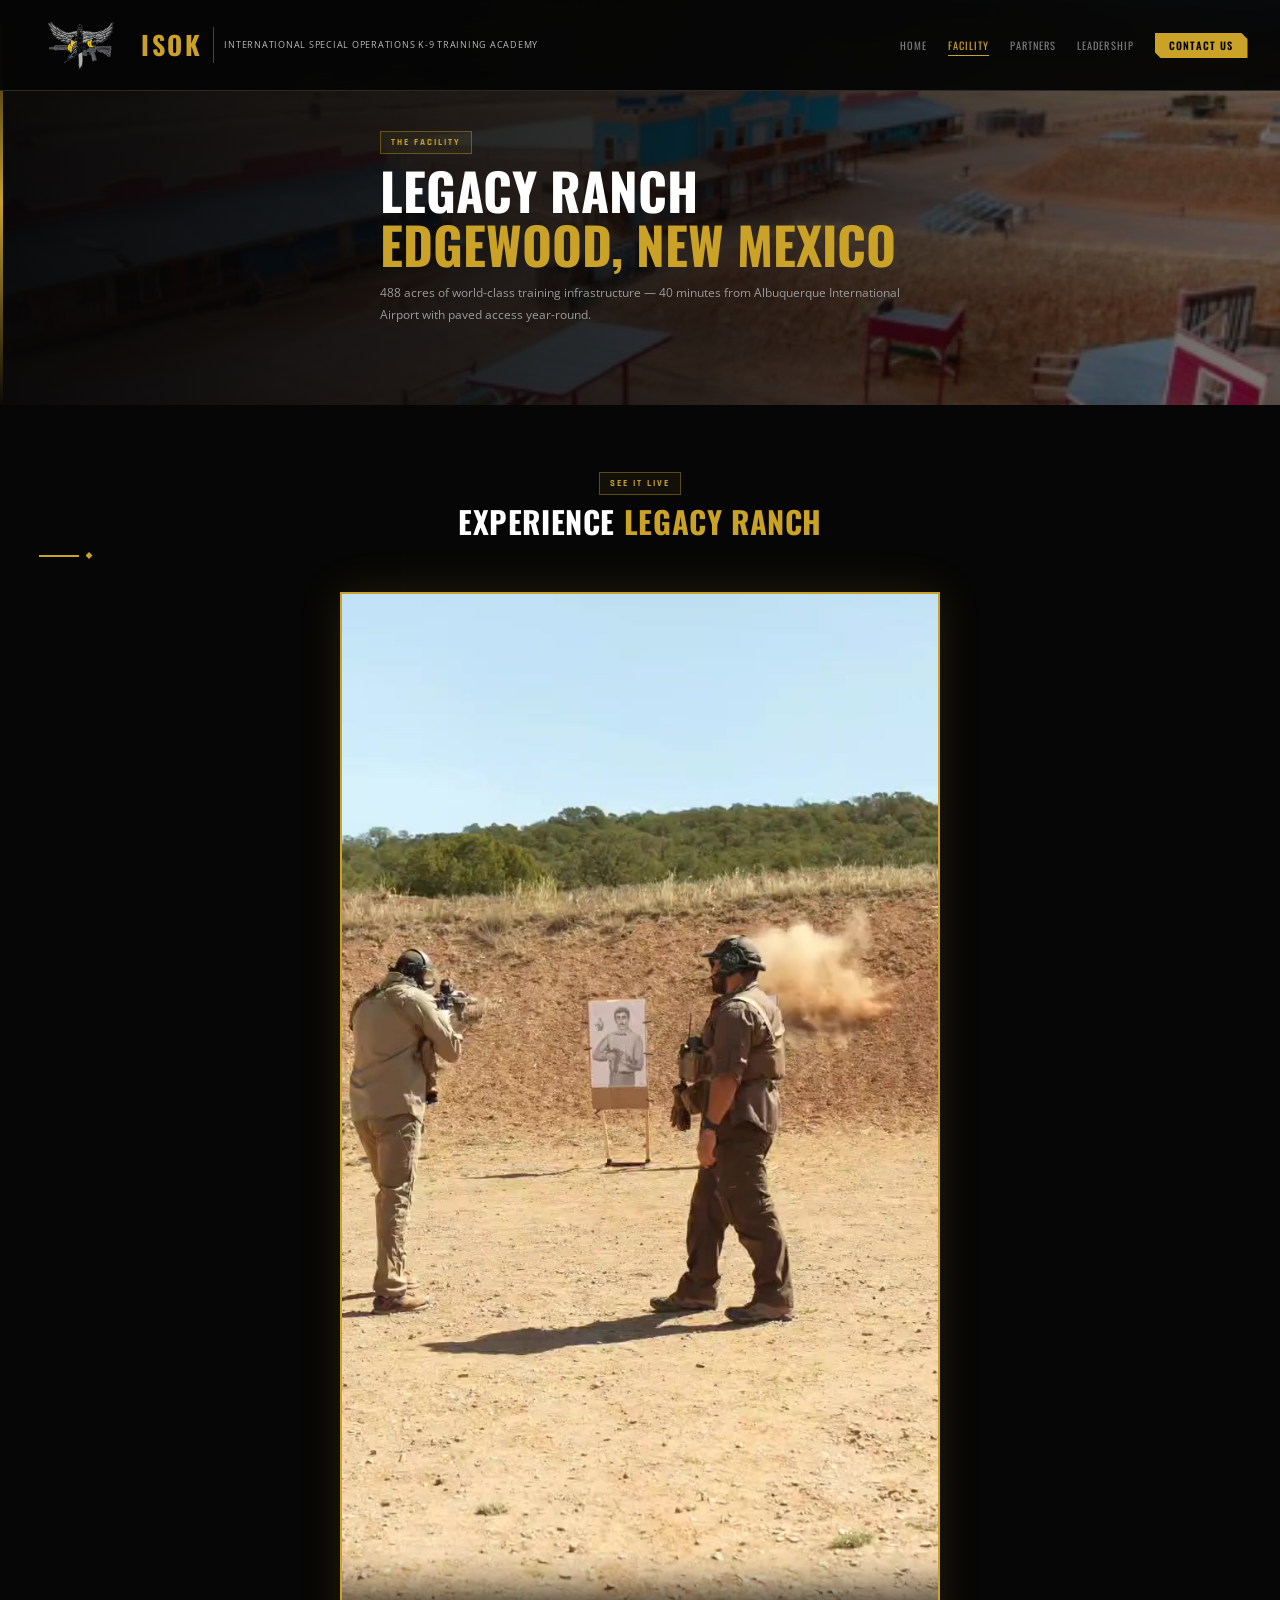
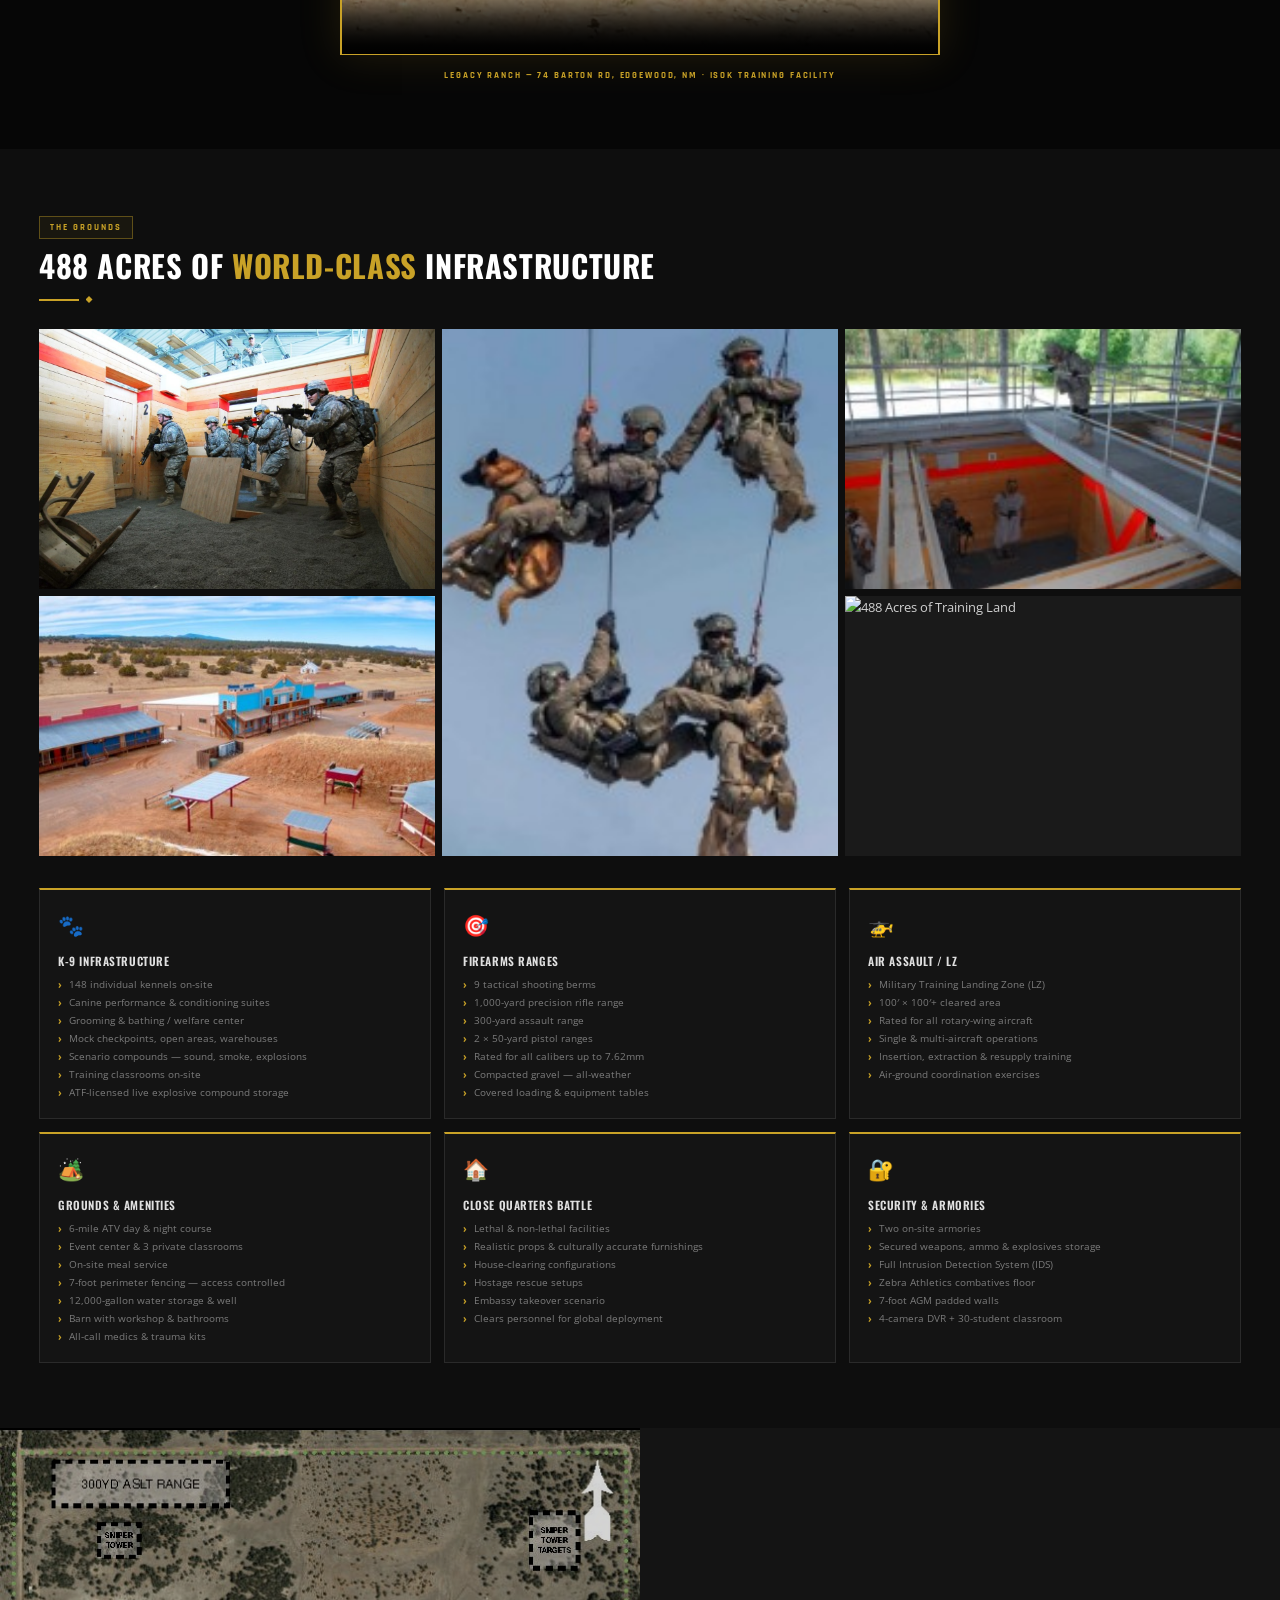
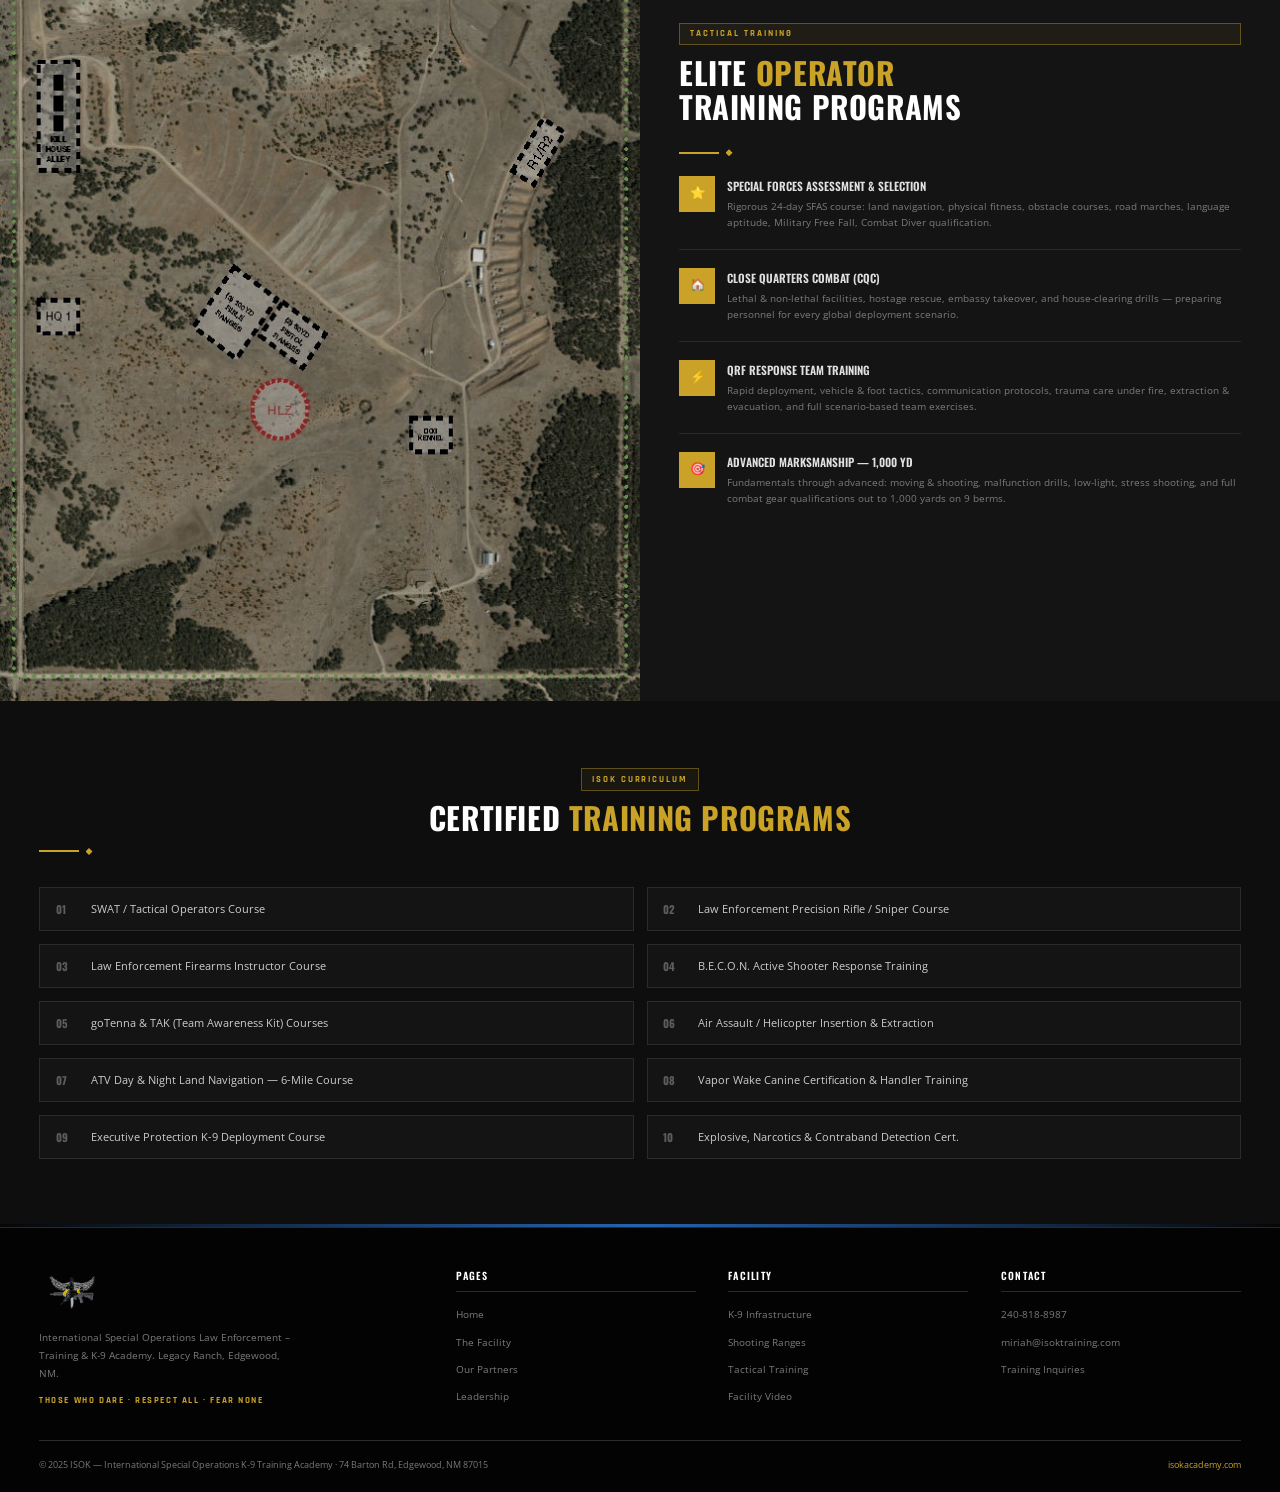
==== commit 1072a3a4: "Fix facility photo collage - K9 tall center, facility-3 replaces broken image" ====
--- a/facility.html
+++ b/facility.html
@@ -12,6 +12,7 @@
     .video-wrap video { width:100%; border:2px solid var(--gold); display:block; box-shadow:0 0 40px rgba(201,162,39,.15); }
     .video-label { text-align:center; margin-top:1rem; font-family:'Rajdhani',sans-serif; font-weight:700; font-size:.72rem; letter-spacing:.2em; text-transform:uppercase; color:var(--gold); }
     .fac-photos { display:grid; grid-template-columns:1fr 1fr 1fr; grid-template-rows:260px 260px; gap:.5rem; margin-bottom:2.5rem; }
+    .fp.tall { grid-row:span 2; }
     .fp.wide { grid-column:span 2; }
     .fp { overflow:hidden; position:relative; }
     .fp img { width:100%; height:100%; object-fit:cover; object-position:center; transition:transform .4s; }
@@ -87,13 +88,11 @@
       <span class="gold-line"></span>
     </div>
     <div class="fac-photos reveal">
-      <!-- Row 1: three equal columns -->
-      <div class="fp"><img src="images/tactical-ops.jpg" alt="Tactical Operations" onerror="this.style.background='#1a1a1a'"/></div>
-      <div class="fp"><img src="images/K9 sliding down.jpg" alt="K9 Aerial Operations" onerror="this.style.background='#1a1a1a'"/></div>
-      <div class="fp"><img src="images/legacy-ranchh.jpg" alt="Legacy Ranch Grounds" onerror="this.style.background='#1a1a1a'"/></div>
-      <!-- Row 2: wide + narrow -->
-      <div class="fp wide"><img src="images/Legacy-ranch.jpg" alt="Legacy Ranch Aerial" onerror="this.style.background='#1a1a1a'"/></div>
-      <div class="fp"><img src="images/488 acres.jpg" alt="488 Acres of Training Land" onerror="this.style.background='#1a1a1a'"/></div>
+      <!-- Col 1 row 1 --> <div class="fp"><img src="images/tactical-ops.jpg" alt="Tactical Operations" onerror="this.style.background='#1a1a1a'"/></div>
+      <!-- Col 2 rows 1+2 tall --> <div class="fp tall"><img src="images/K9 sliding down.jpg" alt="K9 Aerial Operations" onerror="this.style.background='#1a1a1a'"/></div>
+      <!-- Col 3 row 1 --> <div class="fp"><img src="images/facility-3.jpg" alt="Facility Interior" onerror="this.style.background='#1a1a1a'"/></div>
+      <!-- Col 1 row 2 --> <div class="fp"><img src="images/Legacy-ranch.jpg" alt="Legacy Ranch Aerial" onerror="this.style.background='#1a1a1a'"/></div>
+      <!-- Col 3 row 2 --> <div class="fp"><img src="images/488 acres.jpg" alt="488 Acres of Training Land" onerror="this.style.background='#1a1a1a'"/></div>
     </div>
 
     <!-- FEATURE CARDS -->
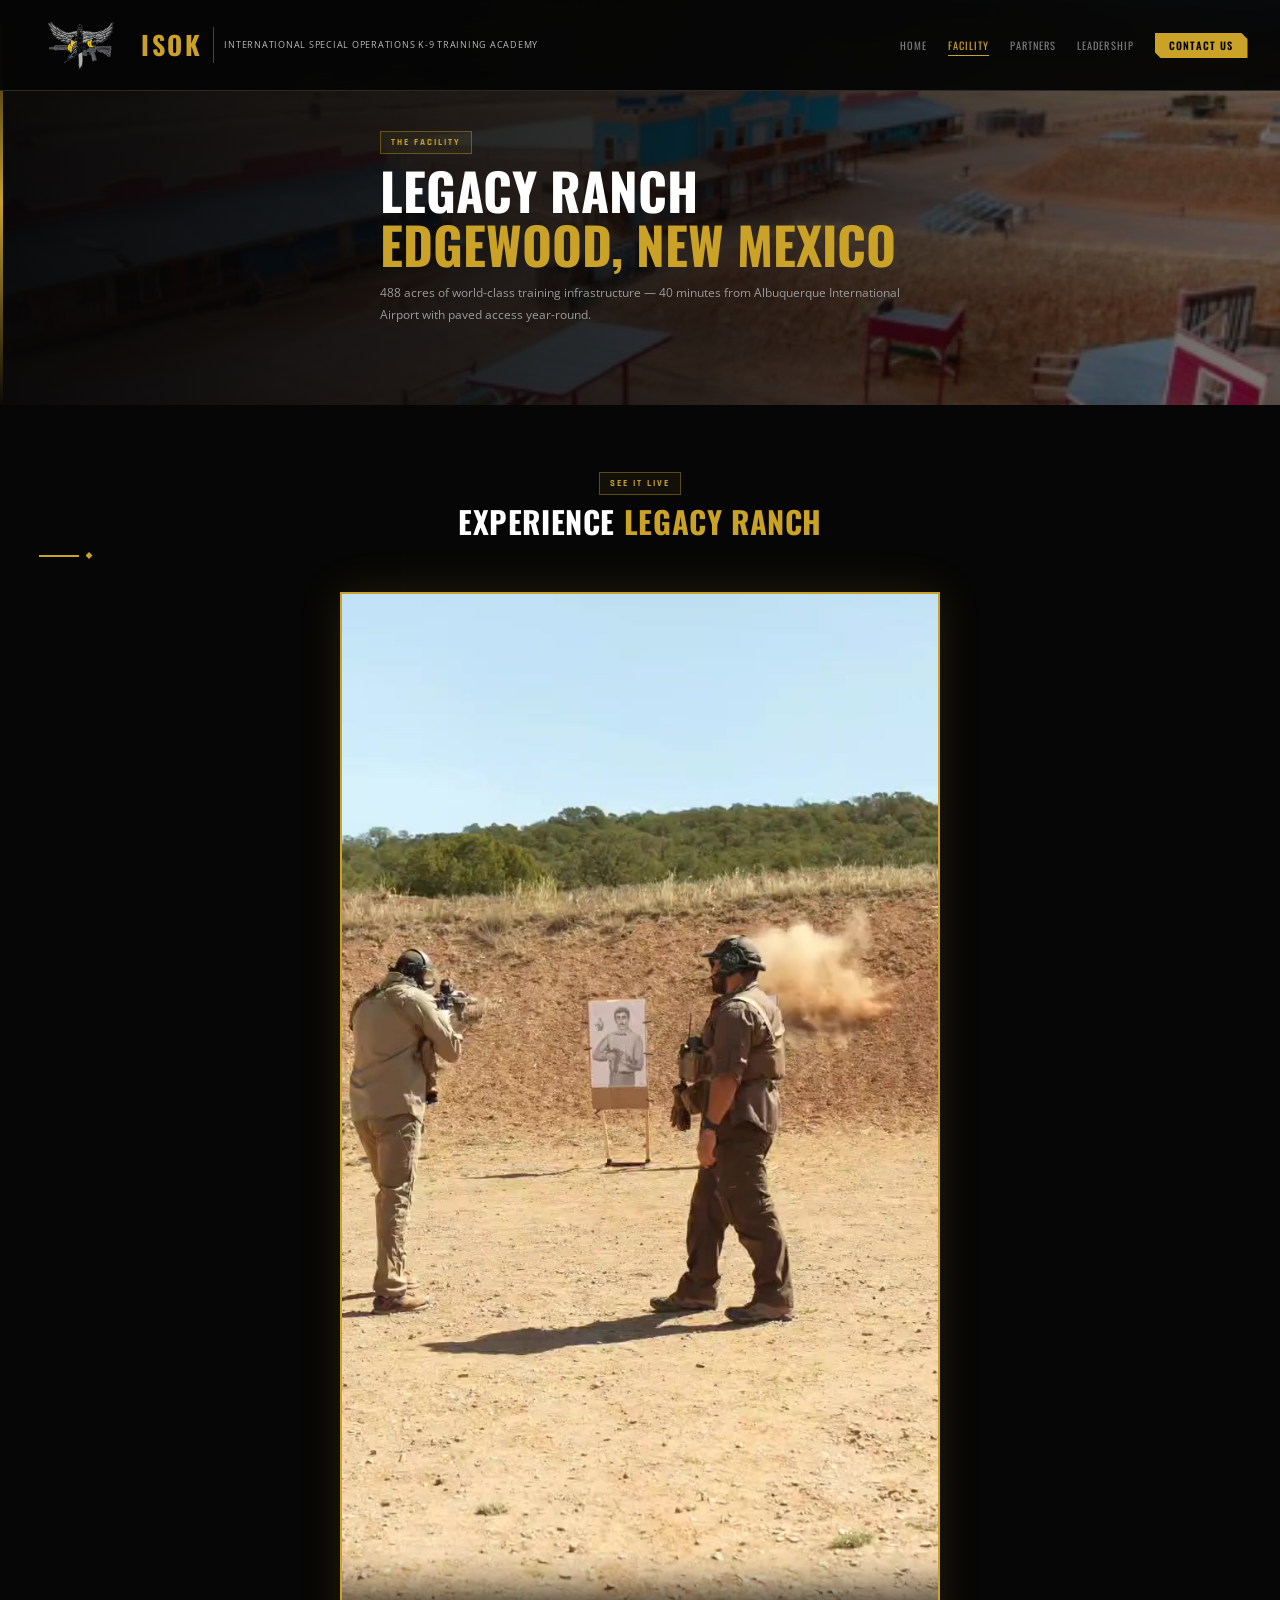
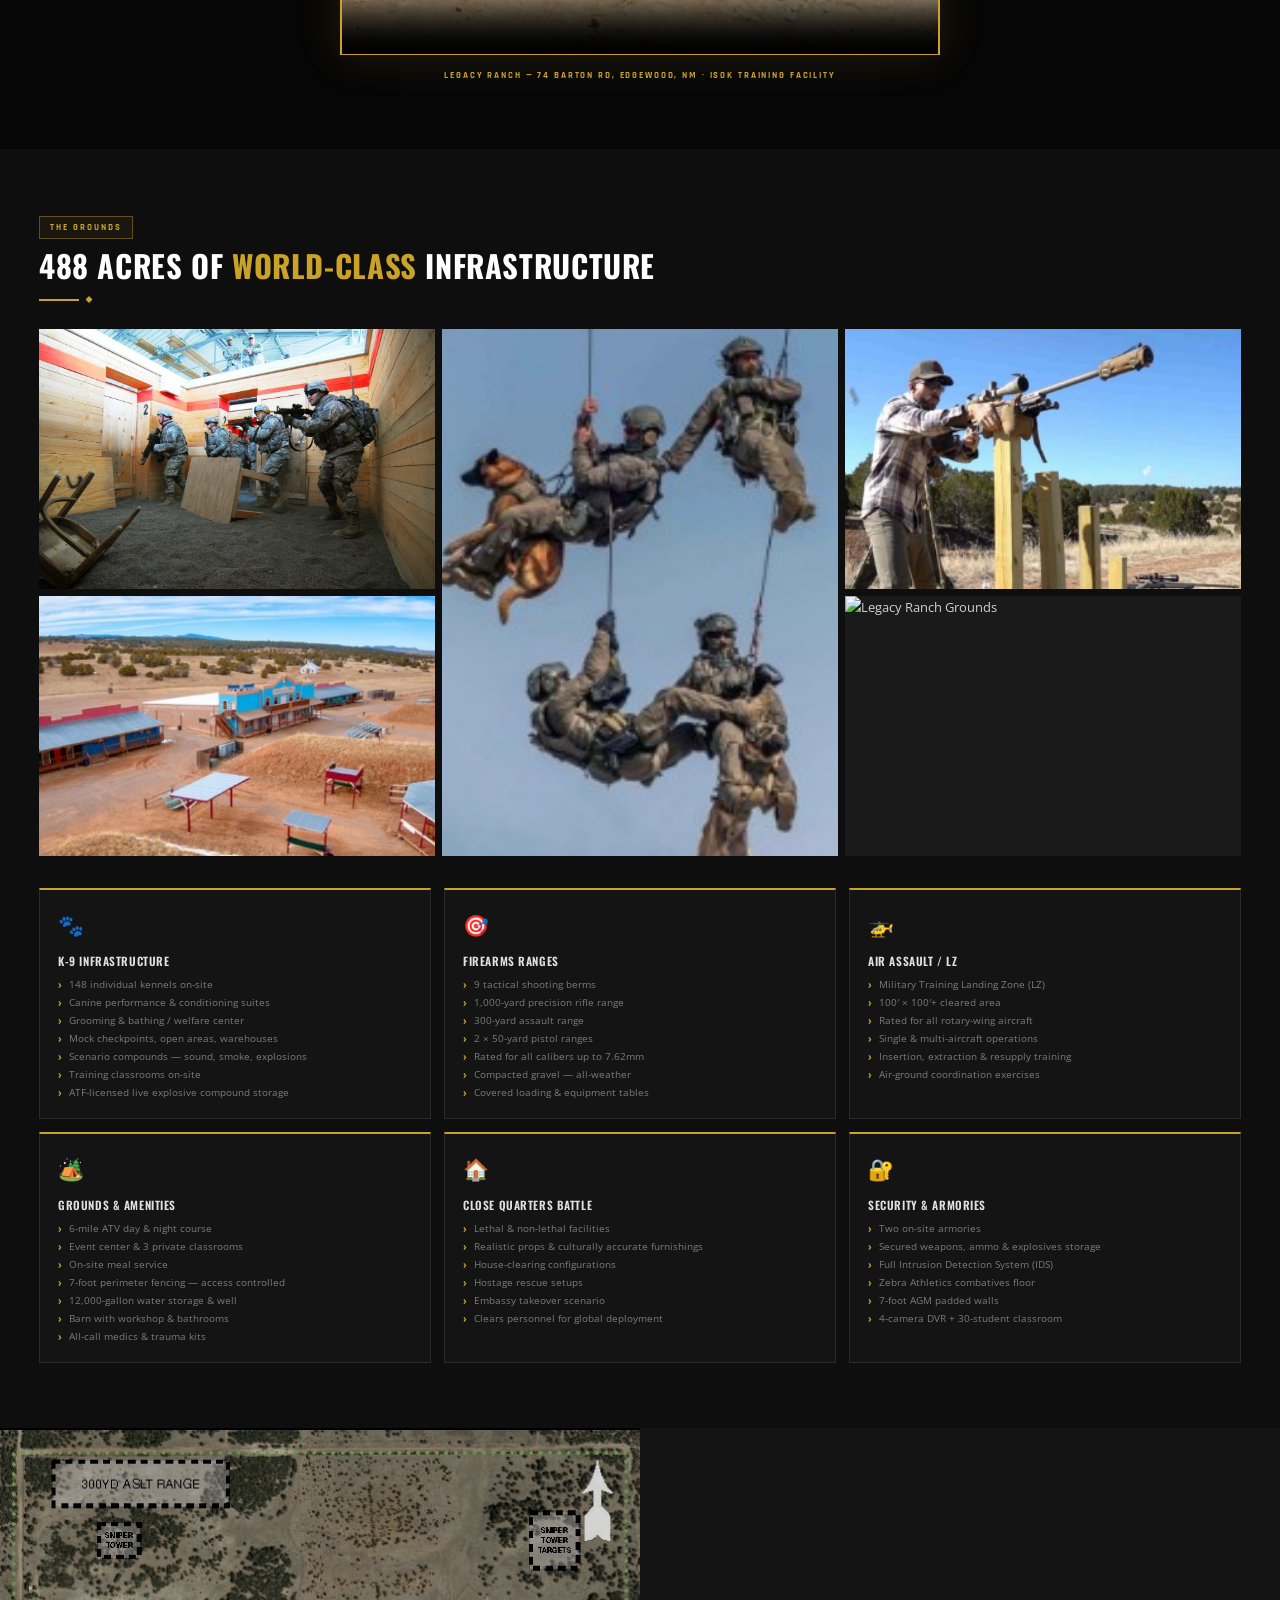
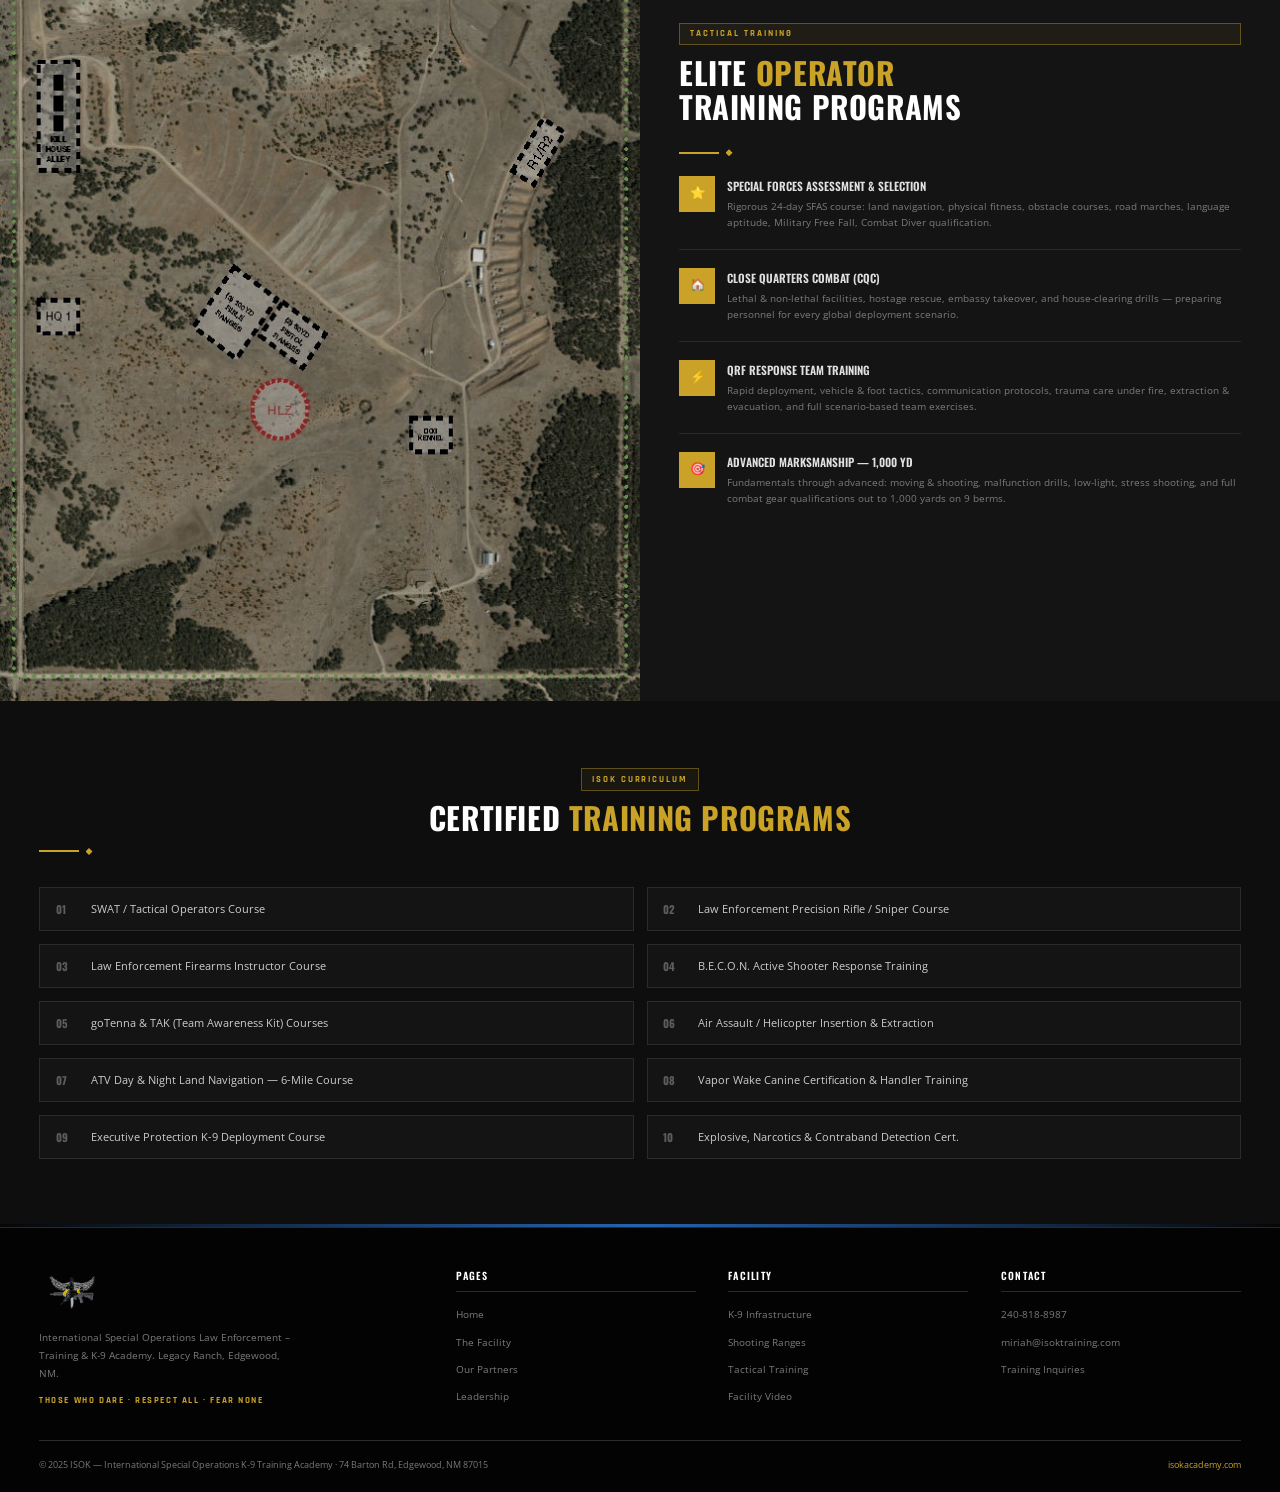
==== commit 98df190c: "Swap right column photos to Shooting-2 and legacy-ranchh" ====
--- a/facility.html
+++ b/facility.html
@@ -90,9 +90,9 @@
     <div class="fac-photos reveal">
       <!-- Col 1 row 1 --> <div class="fp"><img src="images/tactical-ops.jpg" alt="Tactical Operations" onerror="this.style.background='#1a1a1a'"/></div>
       <!-- Col 2 rows 1+2 tall --> <div class="fp tall"><img src="images/K9 sliding down.jpg" alt="K9 Aerial Operations" onerror="this.style.background='#1a1a1a'"/></div>
-      <!-- Col 3 row 1 --> <div class="fp"><img src="images/facility-3.jpg" alt="Facility Interior" onerror="this.style.background='#1a1a1a'"/></div>
+      <!-- Col 3 row 1 --> <div class="fp"><img src="images/Shooting-2.jpg" alt="Shooting Range" onerror="this.style.background='#1a1a1a'"/></div>
       <!-- Col 1 row 2 --> <div class="fp"><img src="images/Legacy-ranch.jpg" alt="Legacy Ranch Aerial" onerror="this.style.background='#1a1a1a'"/></div>
-      <!-- Col 3 row 2 --> <div class="fp"><img src="images/488 acres.jpg" alt="488 Acres of Training Land" onerror="this.style.background='#1a1a1a'"/></div>
+      <!-- Col 3 row 2 --> <div class="fp"><img src="images/legacy-ranchh.jpg" alt="Legacy Ranch Grounds" onerror="this.style.background='#1a1a1a'"/></div>
     </div>
 
     <!-- FEATURE CARDS -->
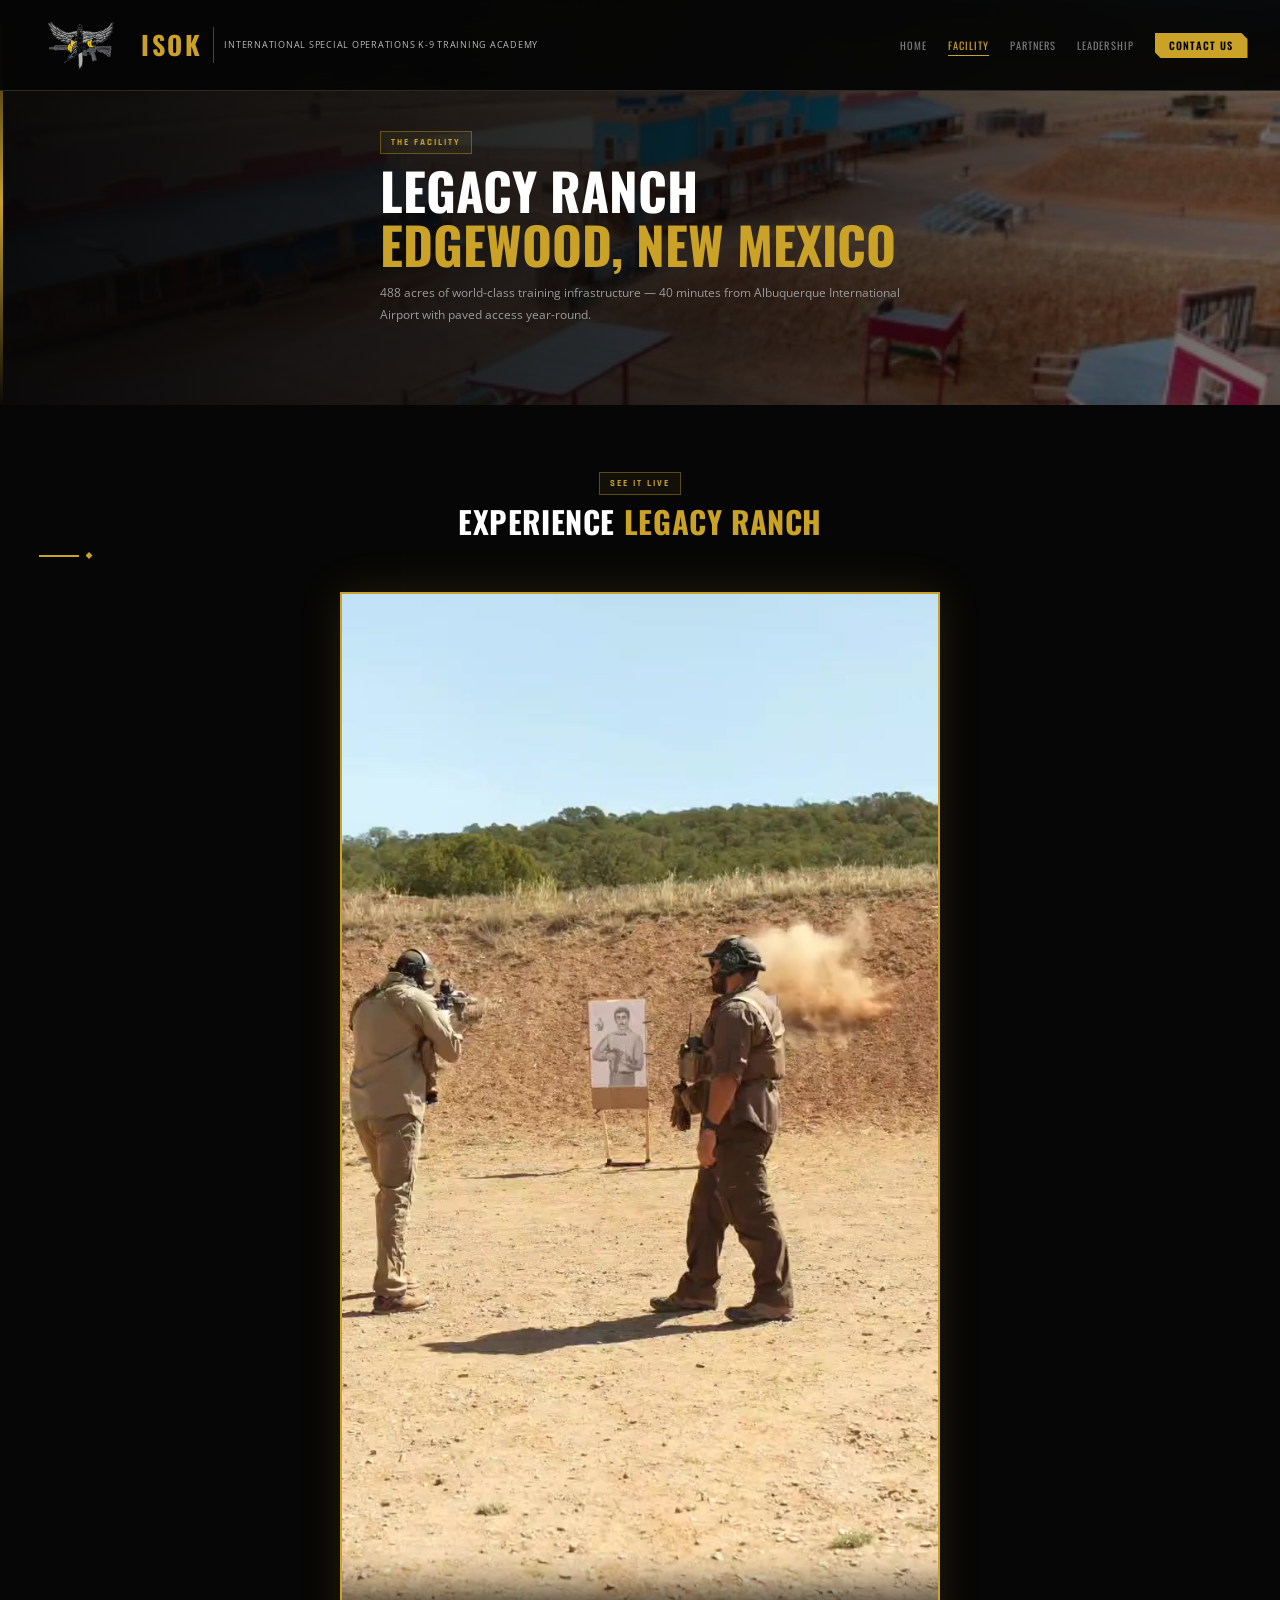
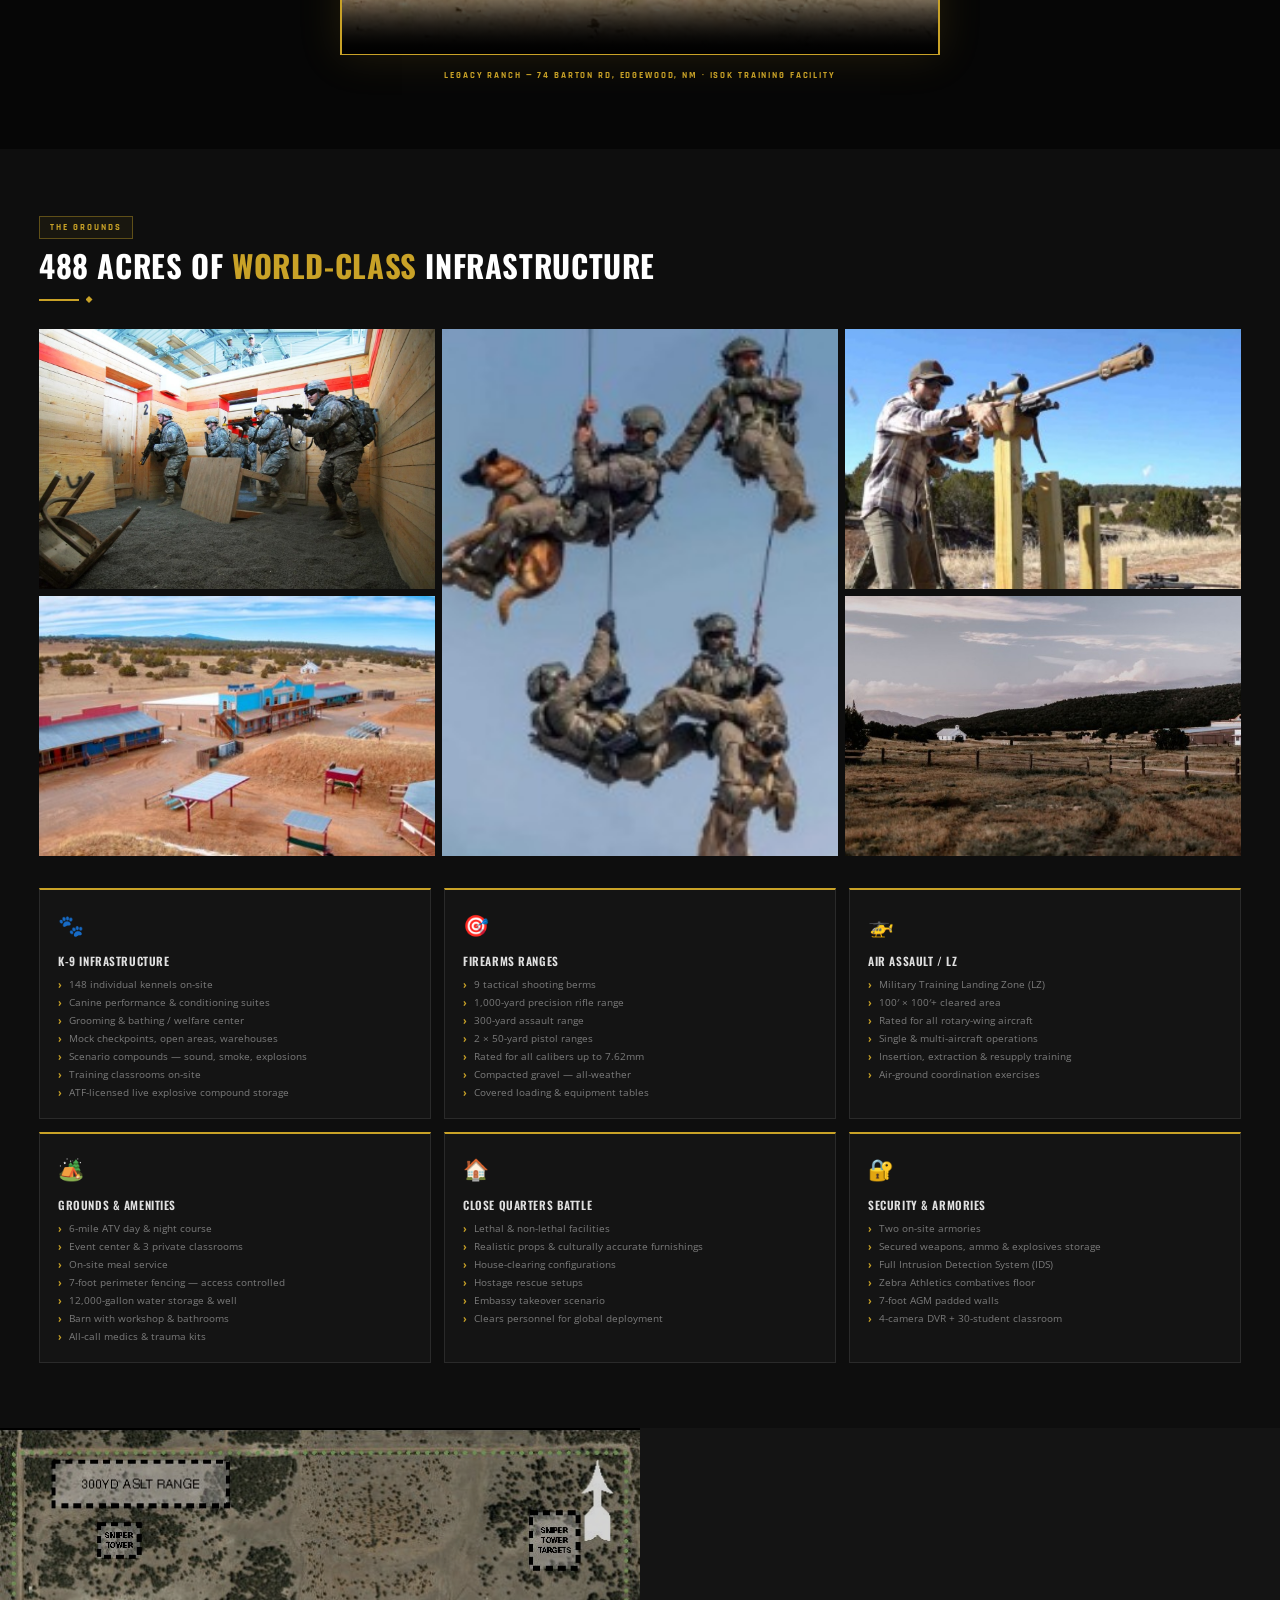
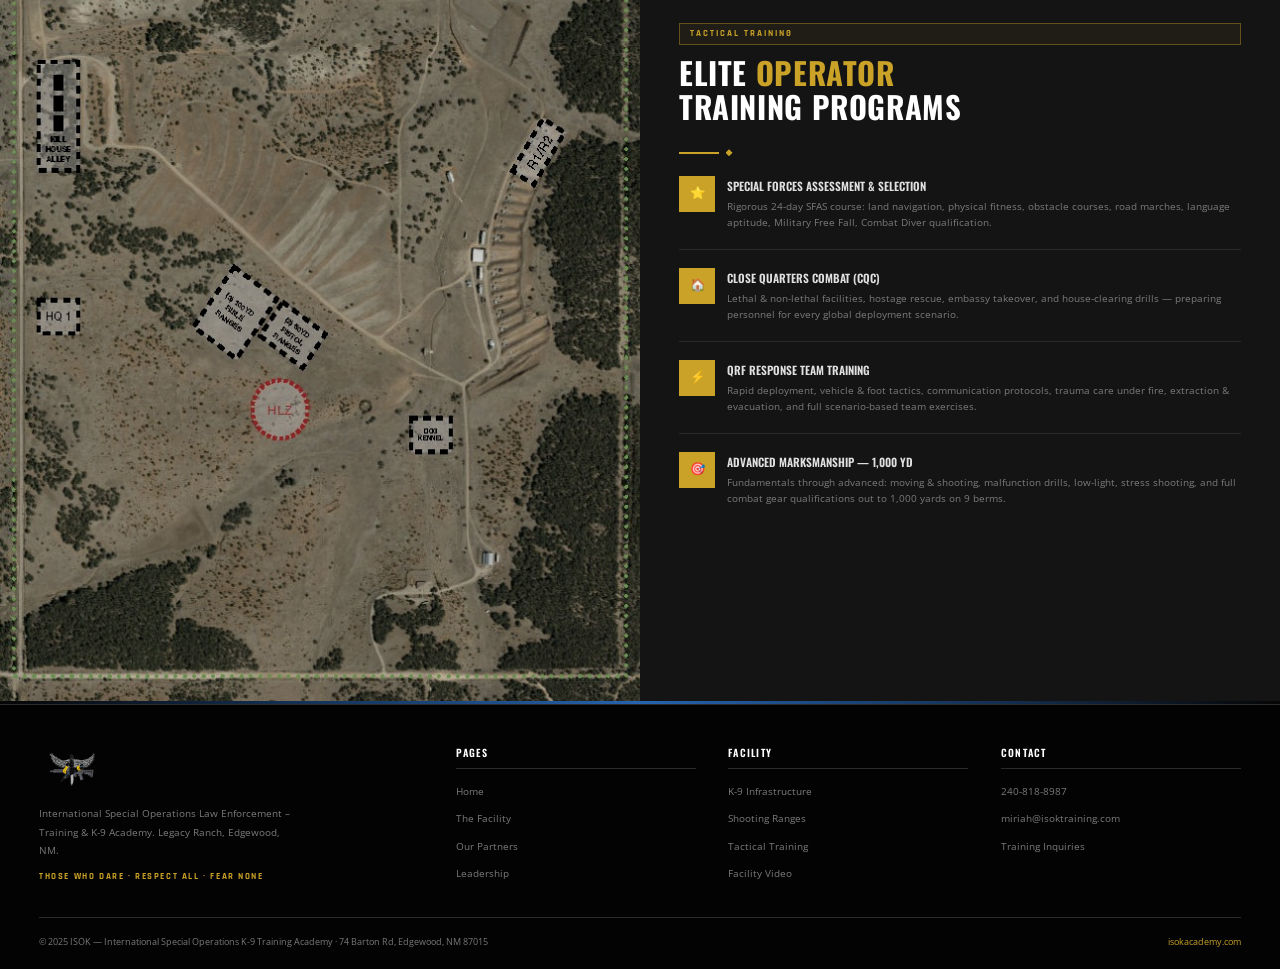
==== commit 62c3cf36: "Move ISOK Curriculum from facility to homepage, remove Explore ISOK section" ====
--- a/facility.html
+++ b/facility.html
@@ -123,29 +123,6 @@
   </div>
 </section>
 
-<!-- TRAINING PROGRAMS -->
-<section class="section" style="background:var(--dark2)">
-  <div class="container">
-    <div class="reveal" style="text-align:center;margin-bottom:2.5rem">
-      <div class="tag">ISOK Curriculum</div>
-      <h2 class="section-title">Certified <span>Training Programs</span></h2>
-      <span class="gold-line" style="margin:1rem auto 0"></span>
-    </div>
-    <div class="prog-grid reveal">
-      <div class="prog-item"><span class="prog-num">01</span><span>SWAT / Tactical Operators Course</span></div>
-      <div class="prog-item"><span class="prog-num">02</span><span>Law Enforcement Precision Rifle / Sniper Course</span></div>
-      <div class="prog-item"><span class="prog-num">03</span><span>Law Enforcement Firearms Instructor Course</span></div>
-      <div class="prog-item"><span class="prog-num">04</span><span>B.E.C.O.N. Active Shooter Response Training</span></div>
-      <div class="prog-item"><span class="prog-num">05</span><span>goTenna &amp; TAK (Team Awareness Kit) Courses</span></div>
-      <div class="prog-item"><span class="prog-num">06</span><span>Air Assault / Helicopter Insertion &amp; Extraction</span></div>
-      <div class="prog-item"><span class="prog-num">07</span><span>ATV Day &amp; Night Land Navigation — 6-Mile Course</span></div>
-      <div class="prog-item"><span class="prog-num">08</span><span>Vapor Wake Canine Certification &amp; Handler Training</span></div>
-      <div class="prog-item"><span class="prog-num">09</span><span>Executive Protection K-9 Deployment Course</span></div>
-      <div class="prog-item"><span class="prog-num">10</span><span>Explosive, Narcotics &amp; Contraband Detection Cert.</span></div>
-    </div>
-  </div>
-</section>
-
 <div class="blue-bar"></div>
 <footer>
   <div class="container">
